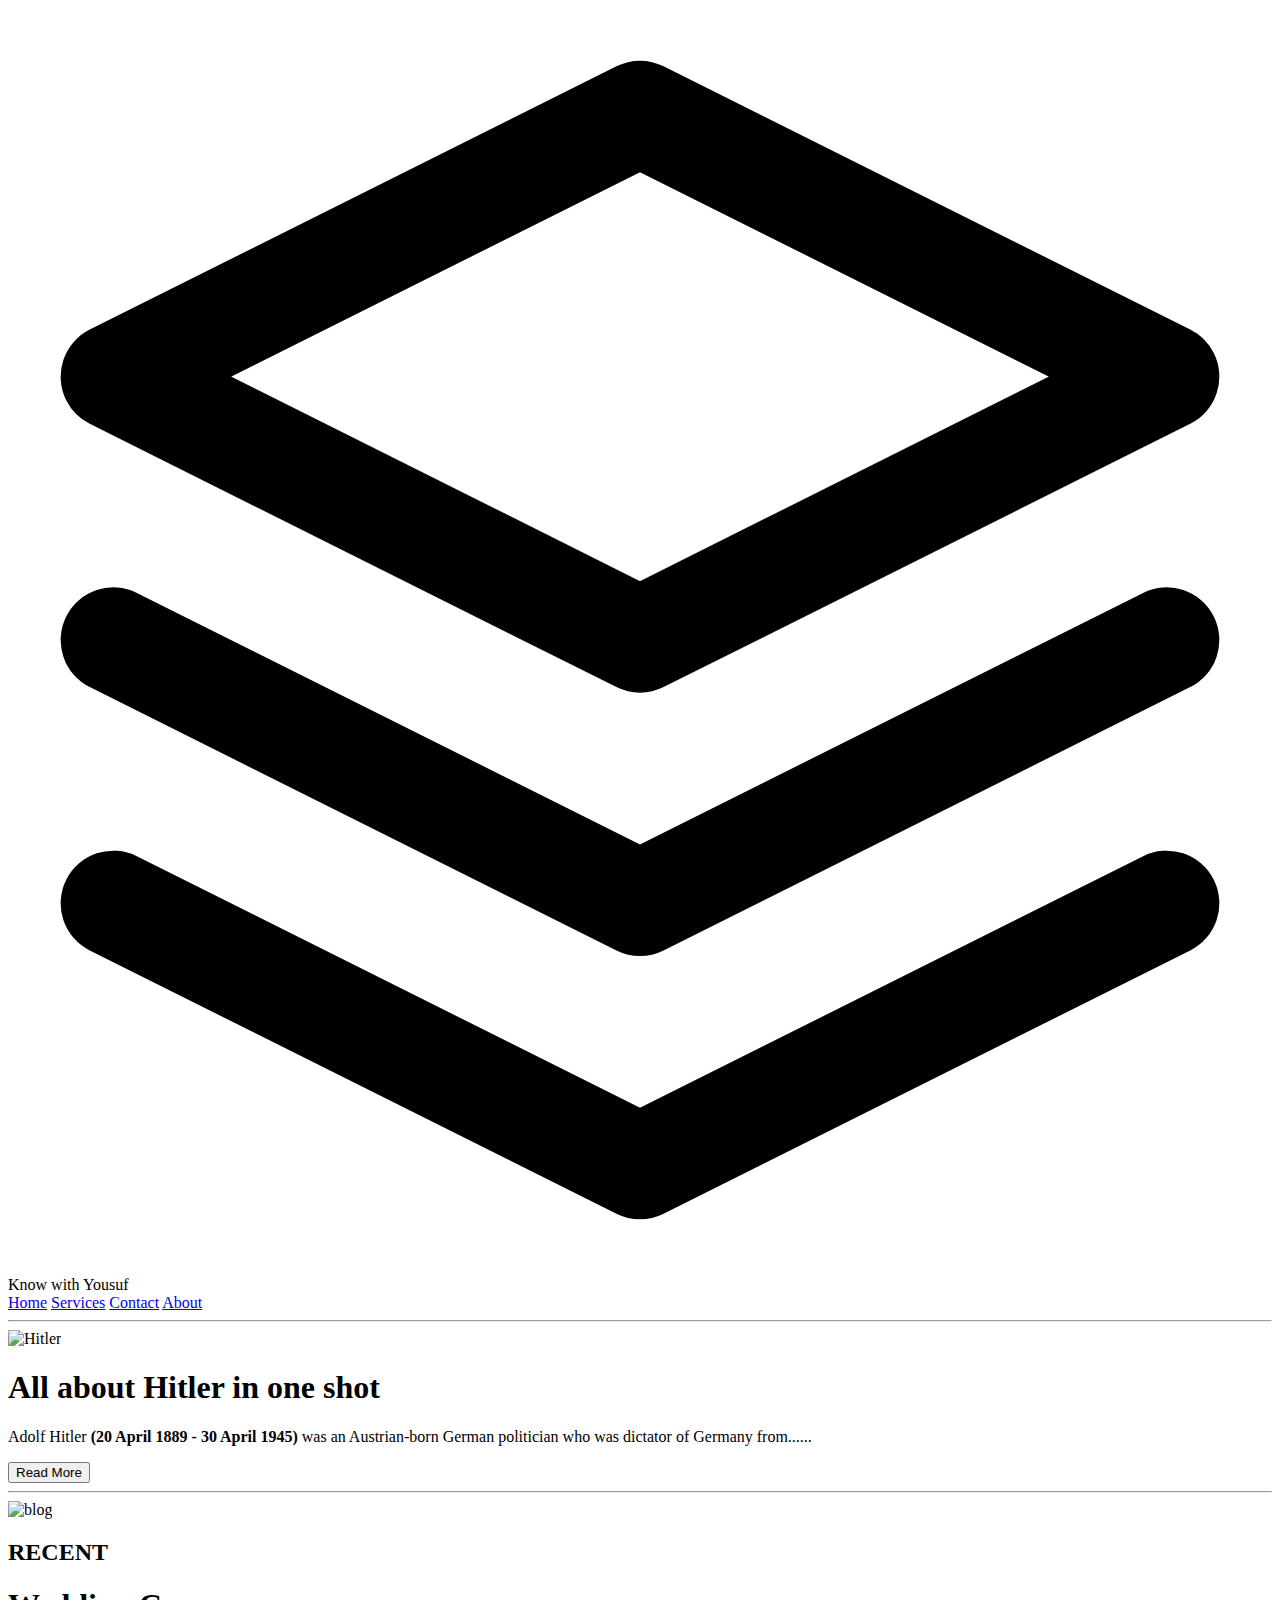
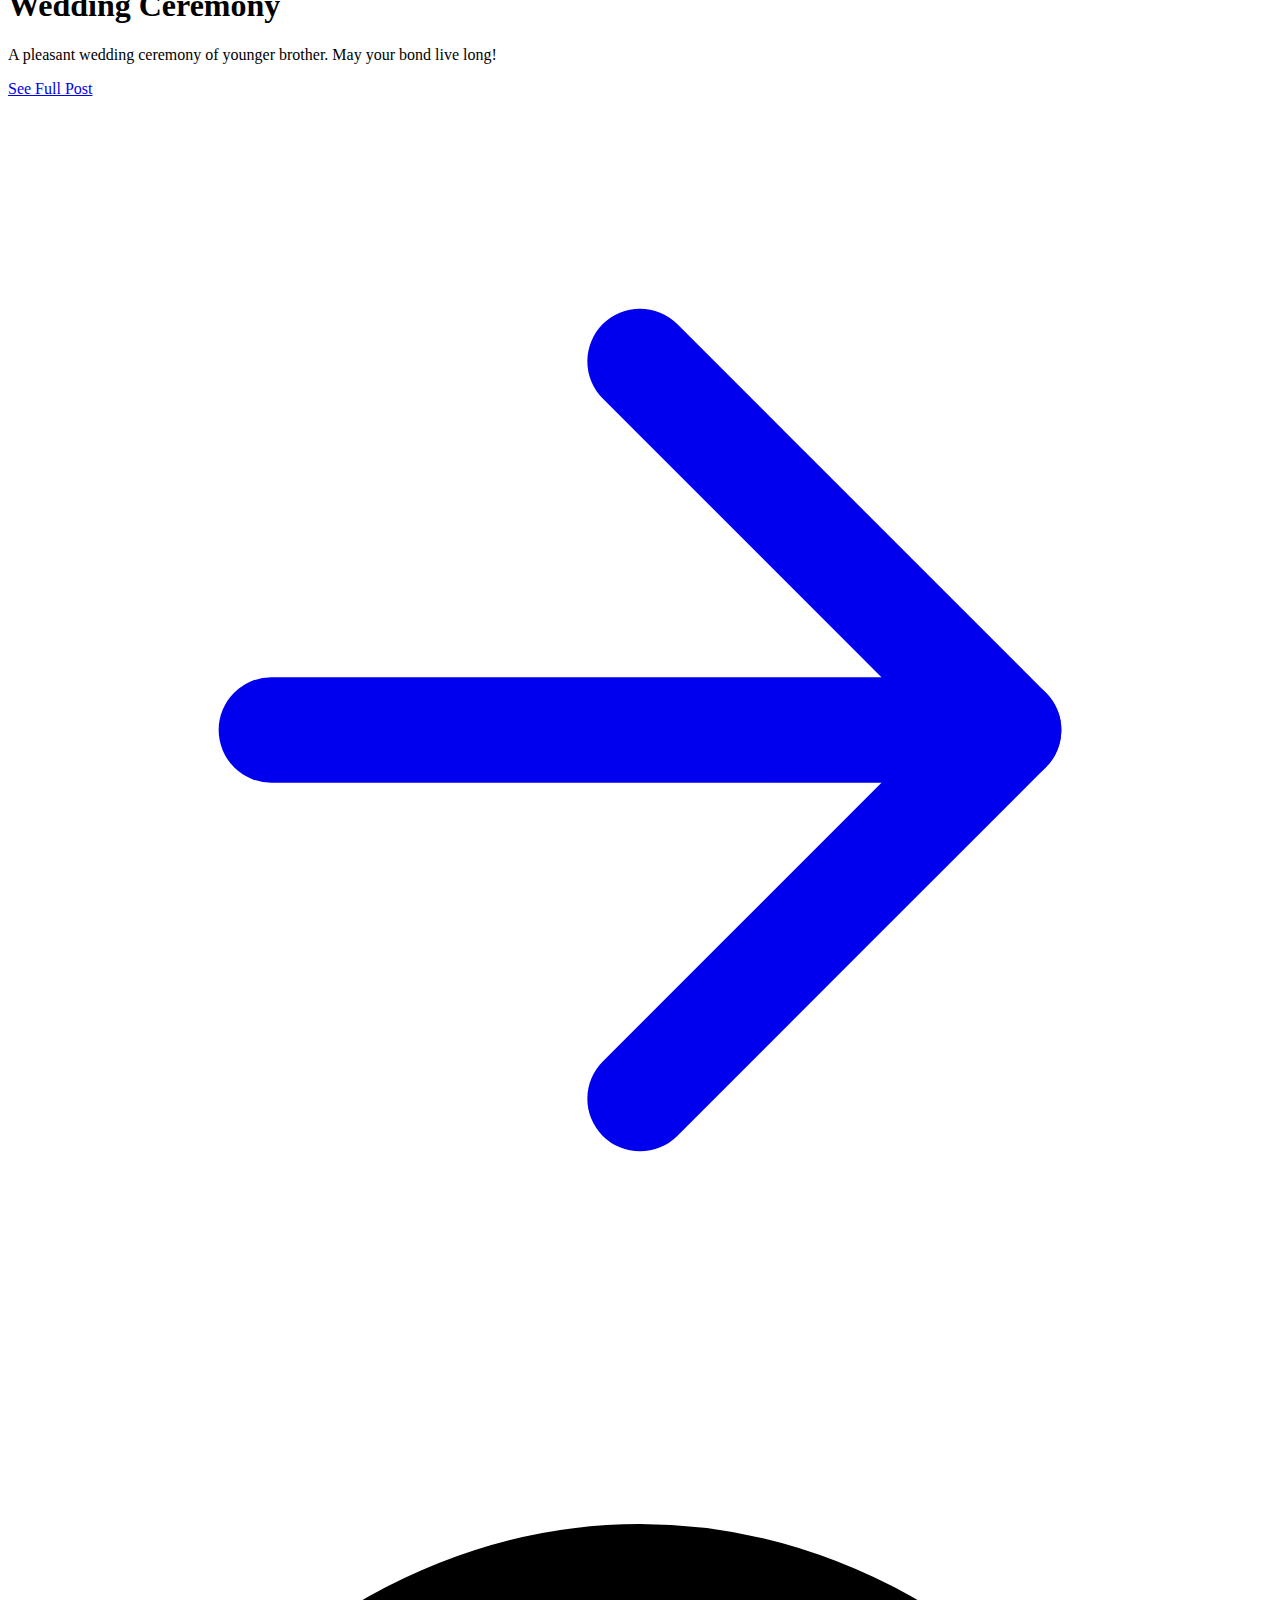
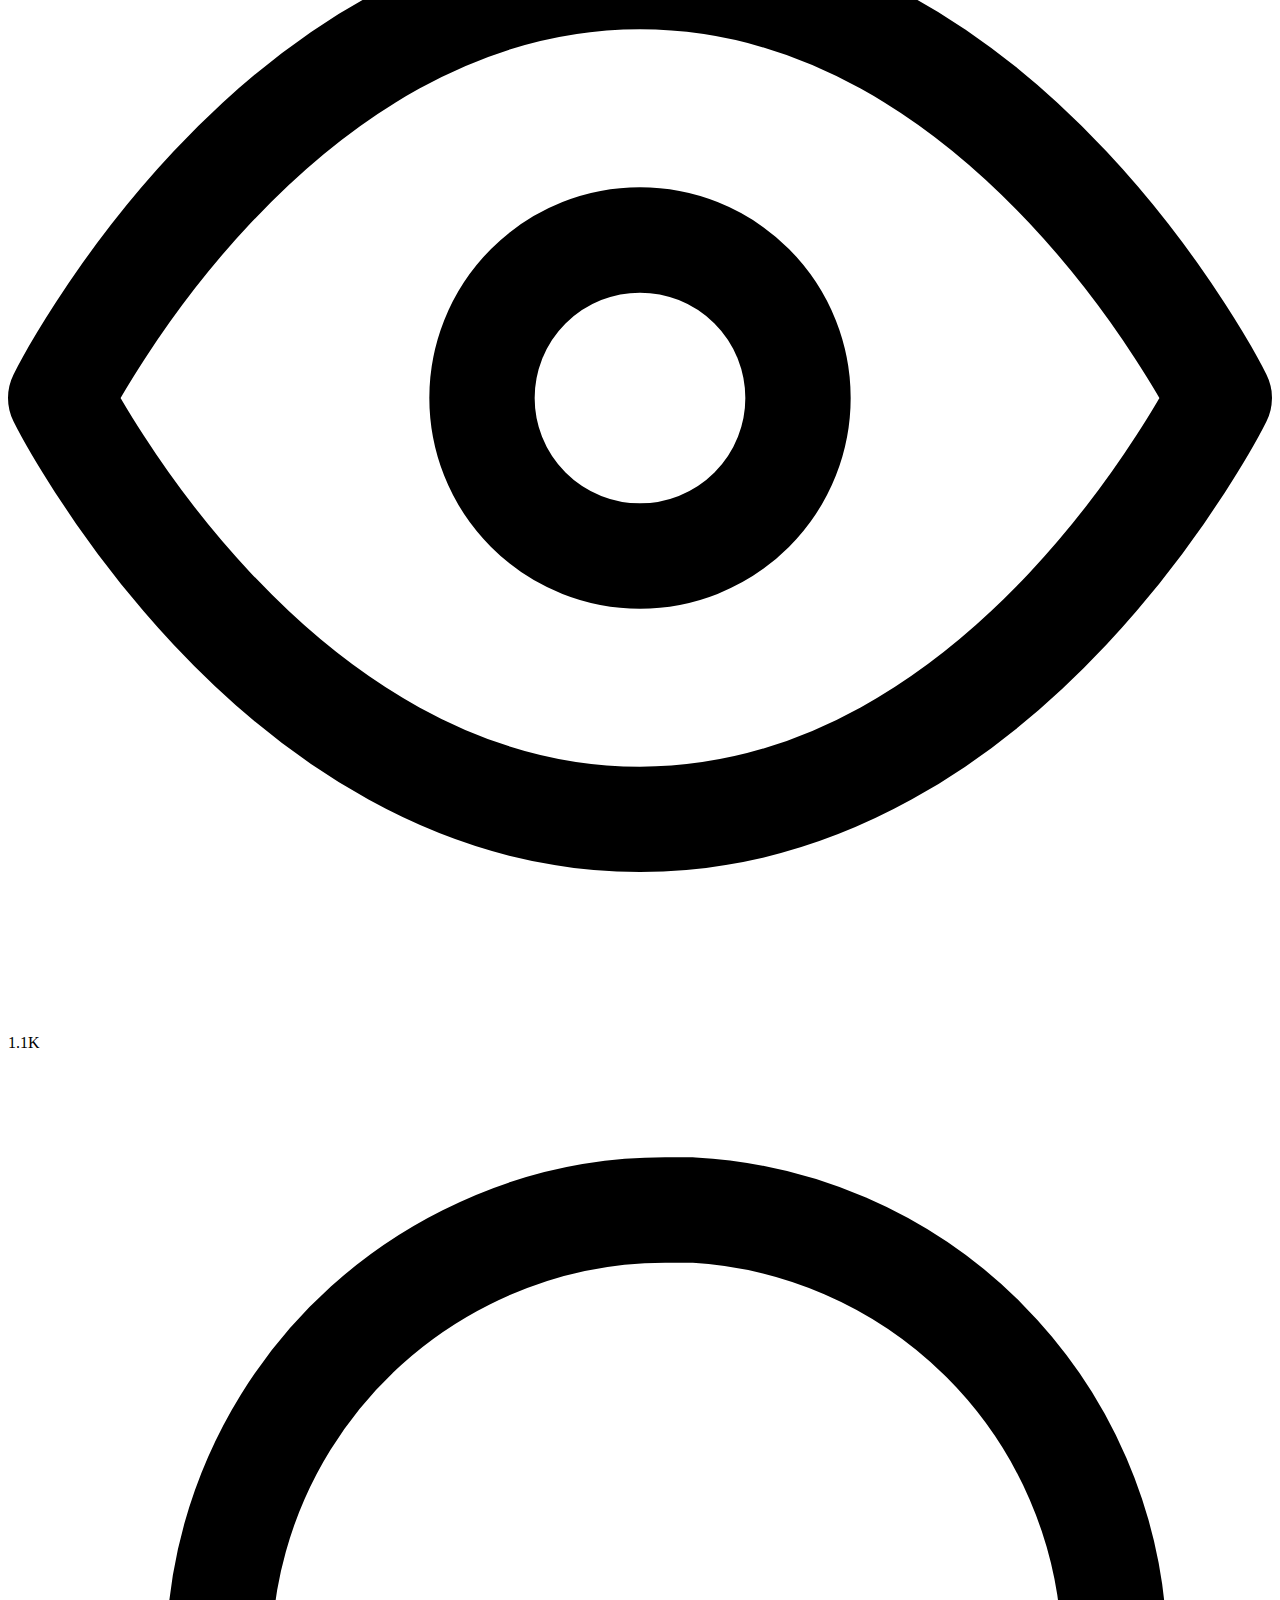
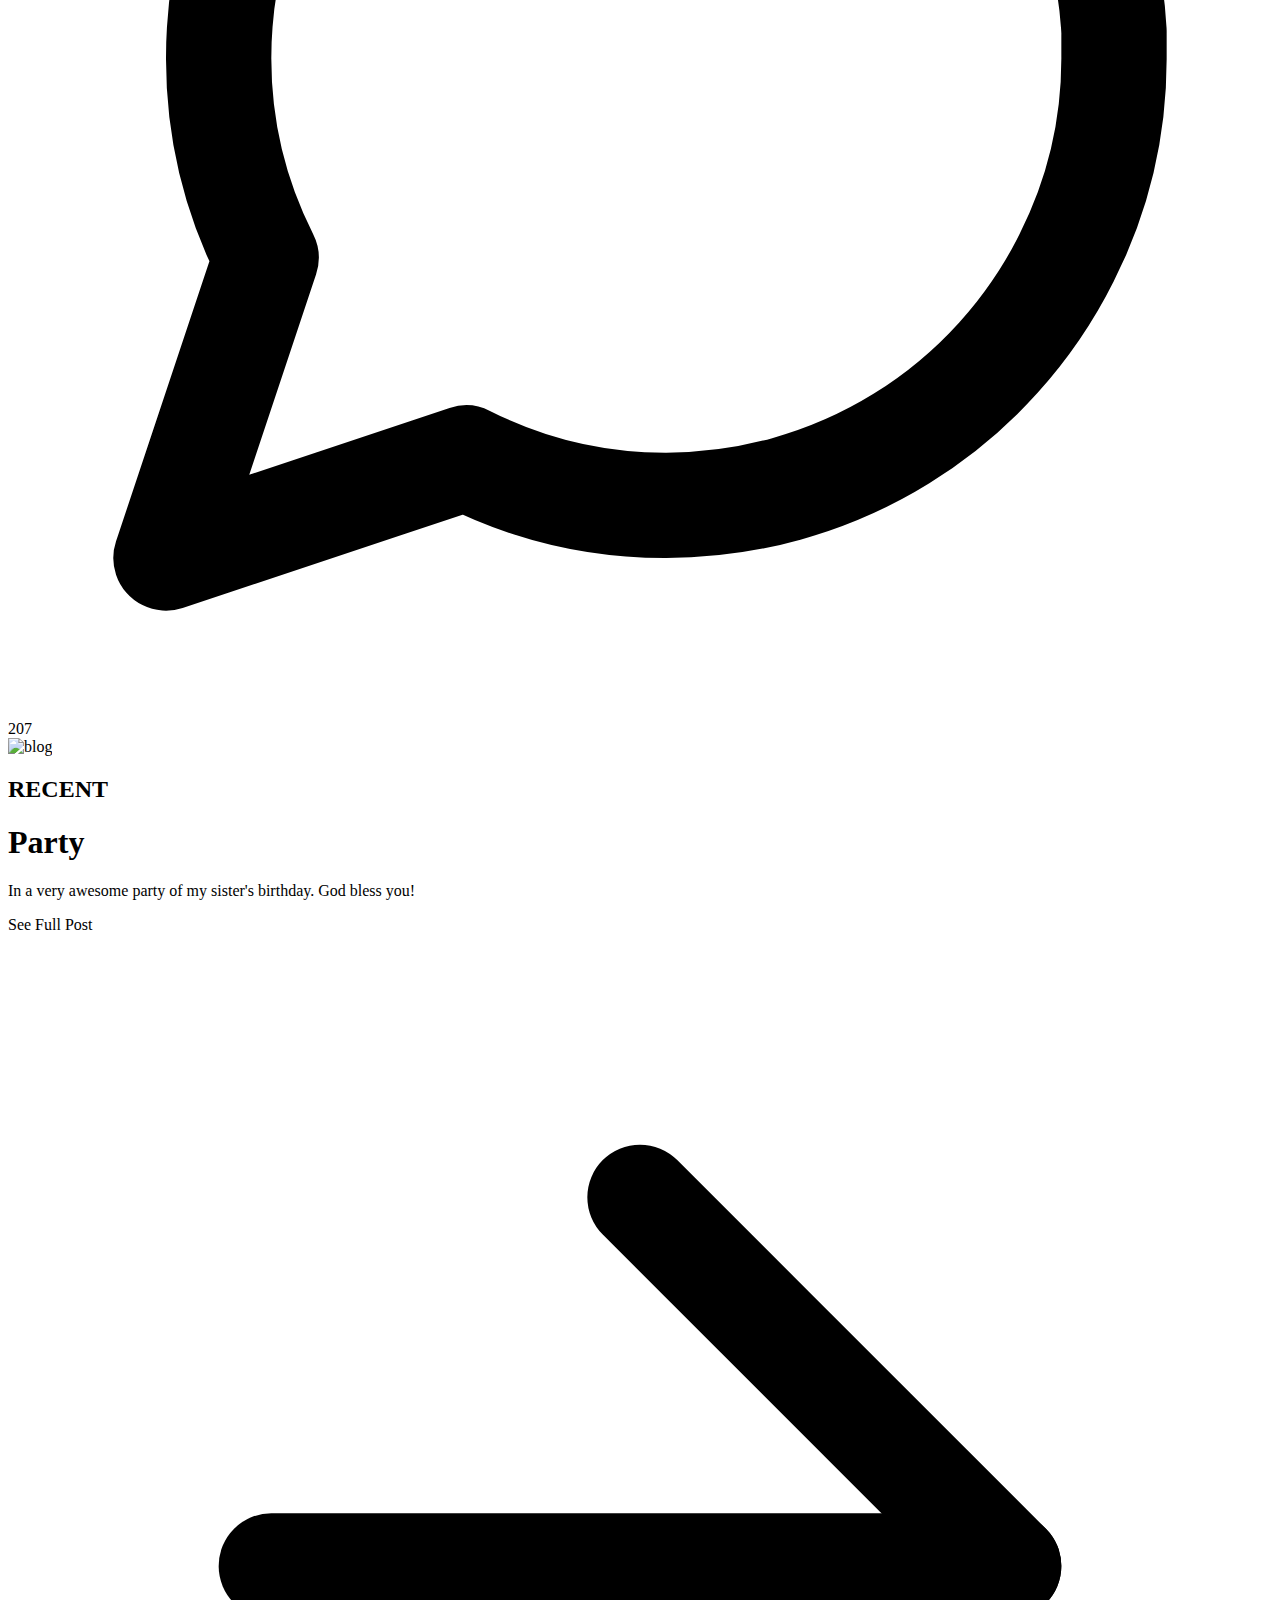
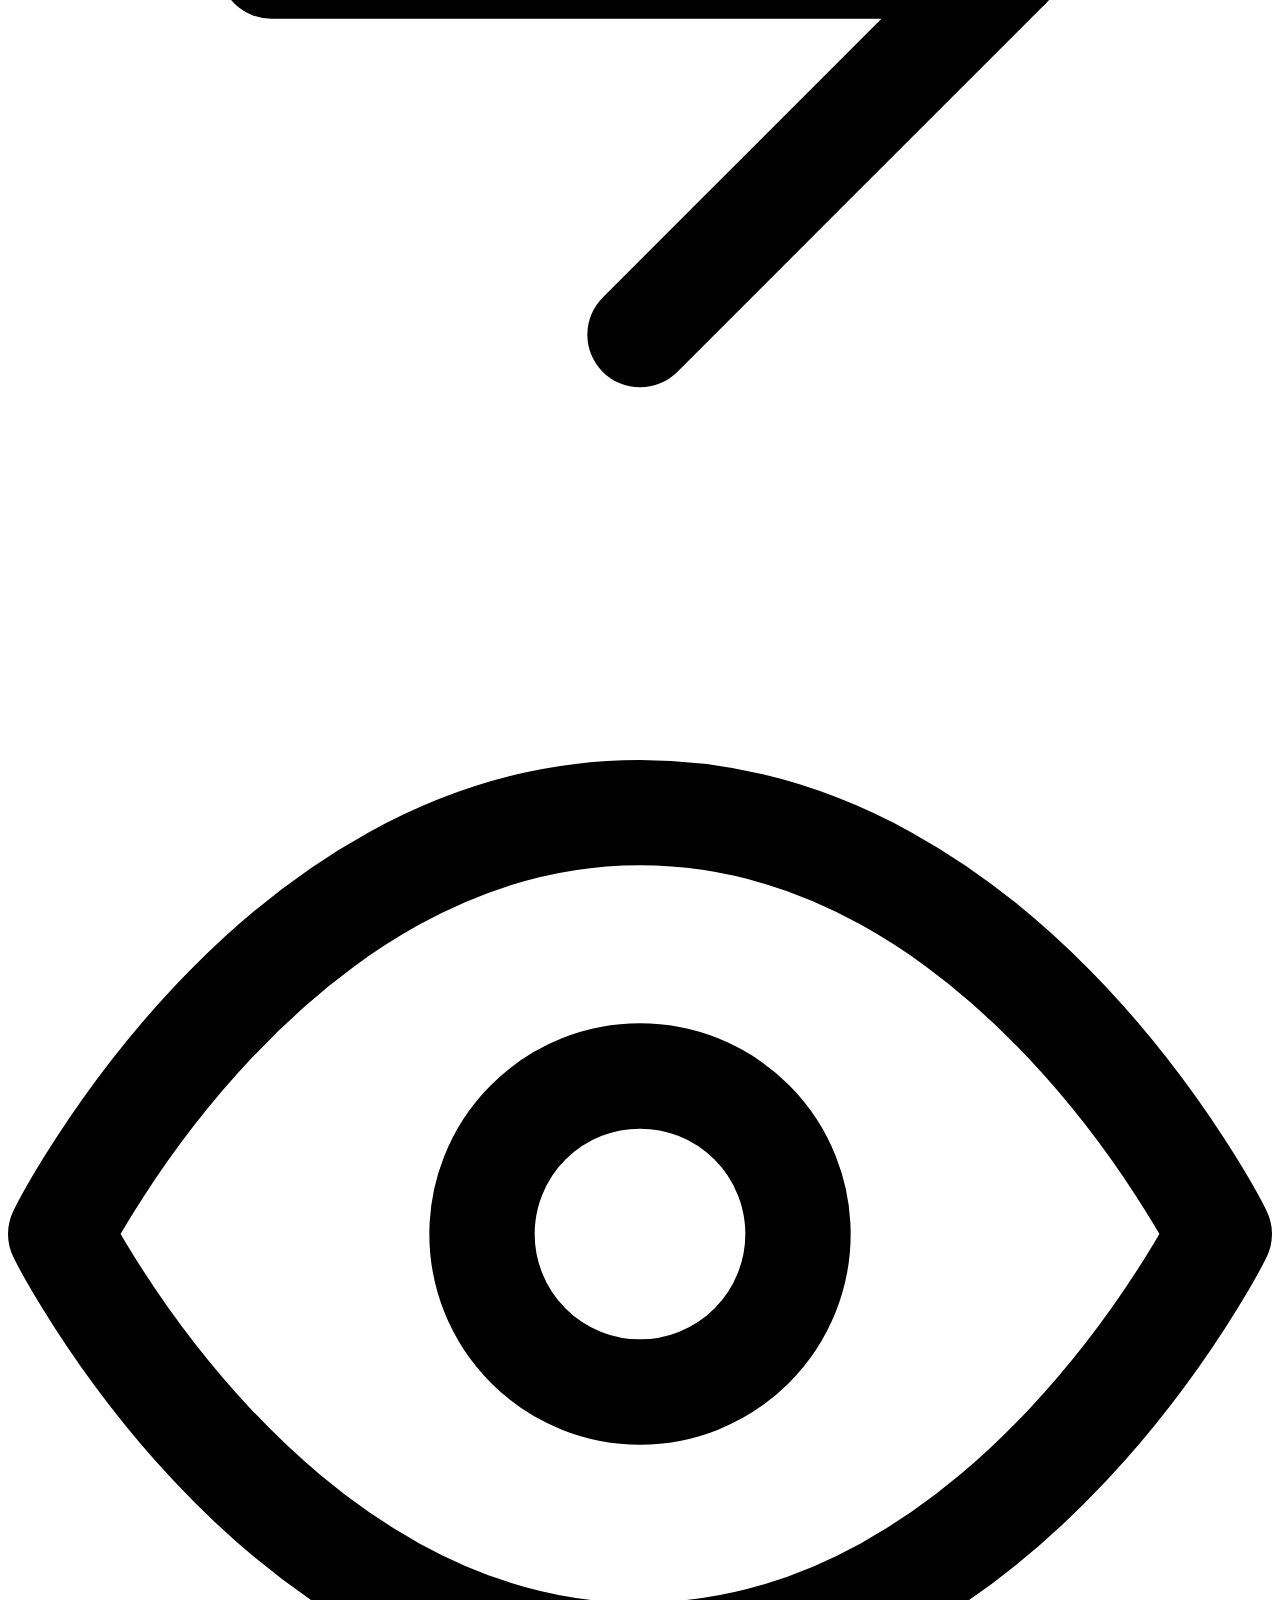
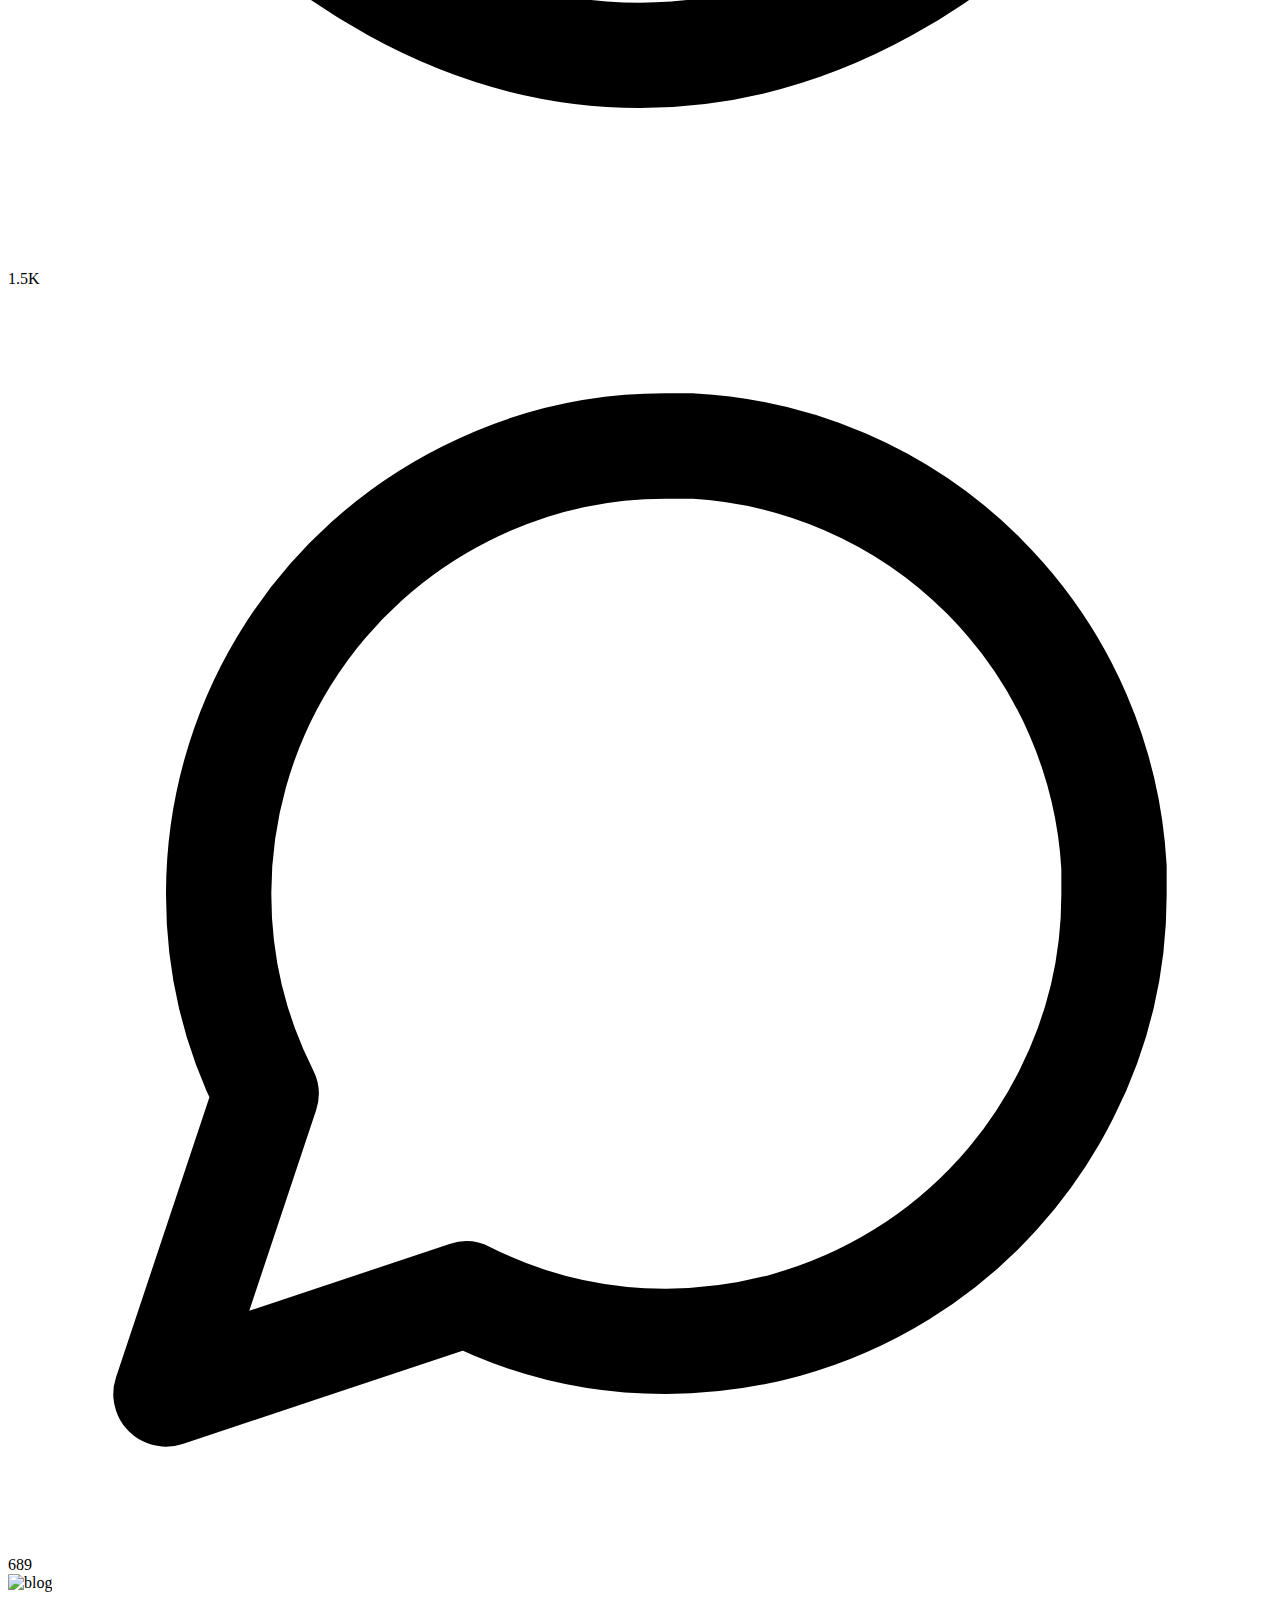
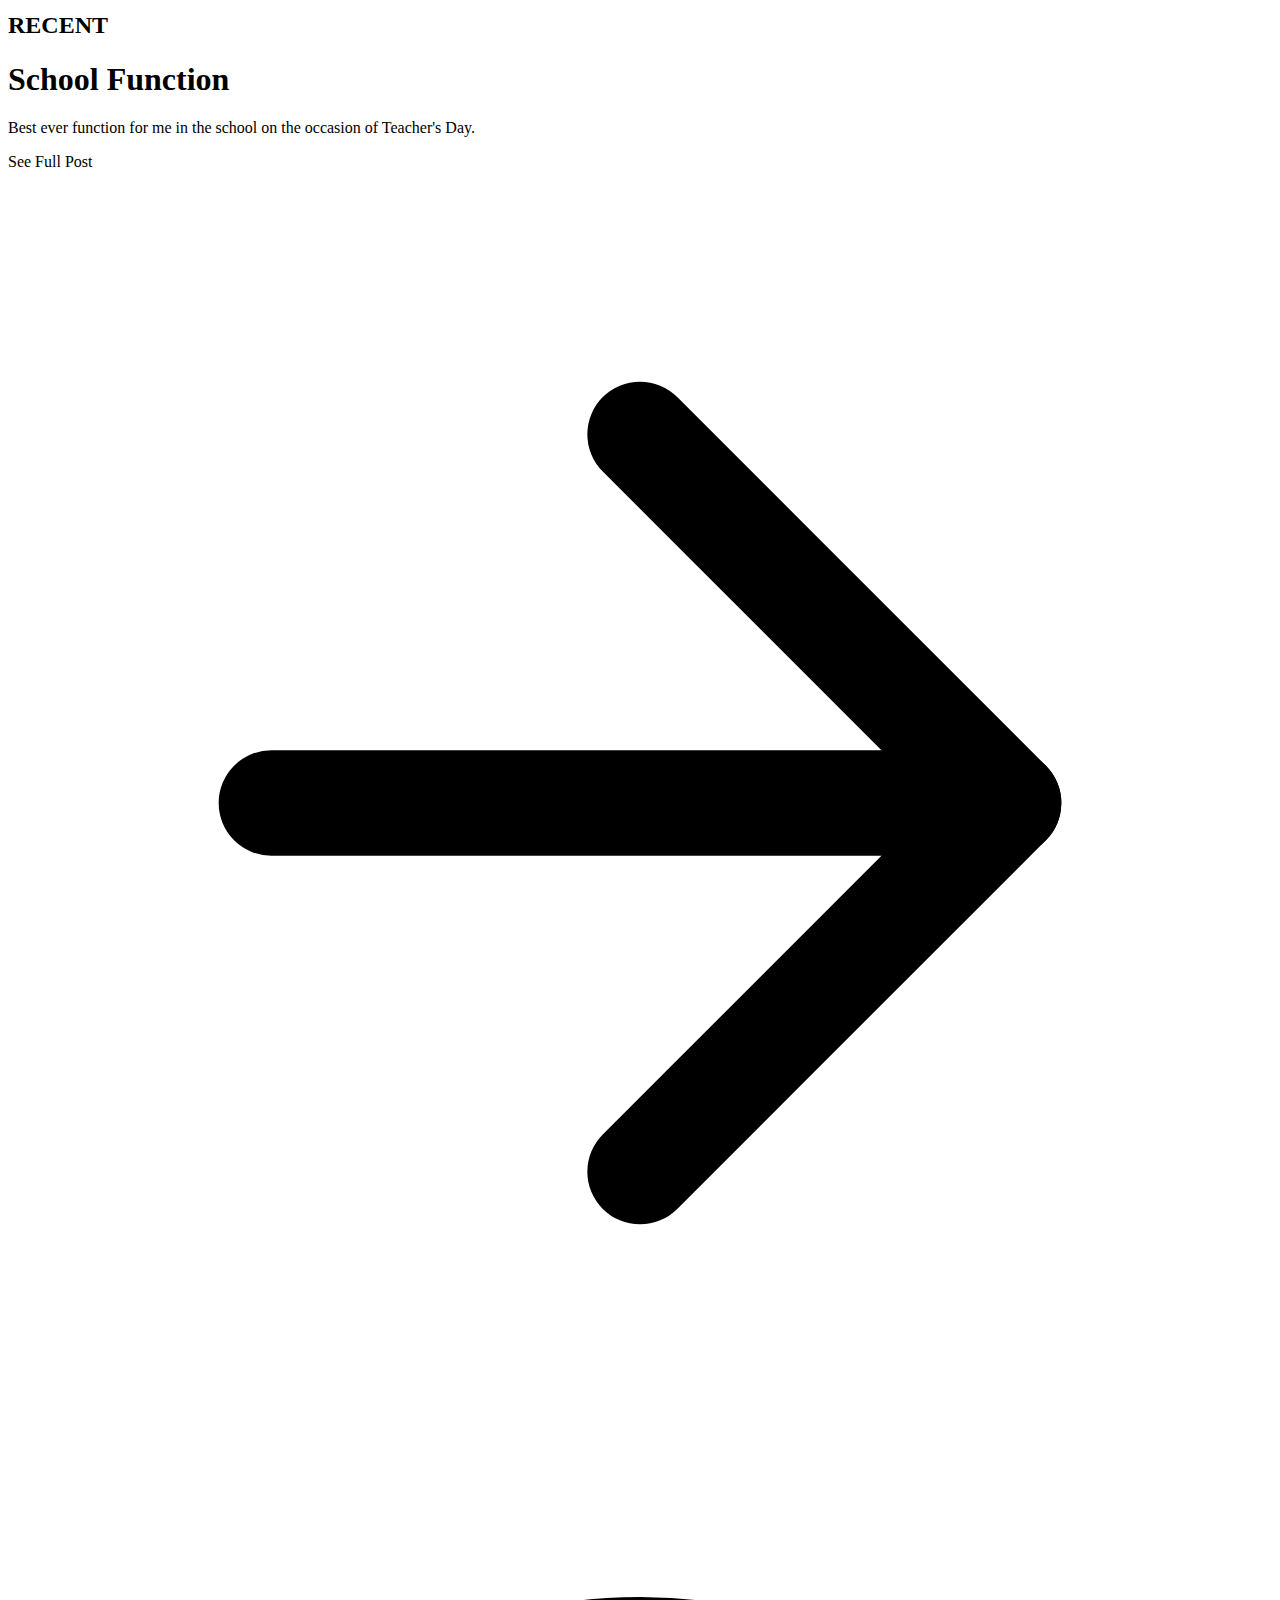
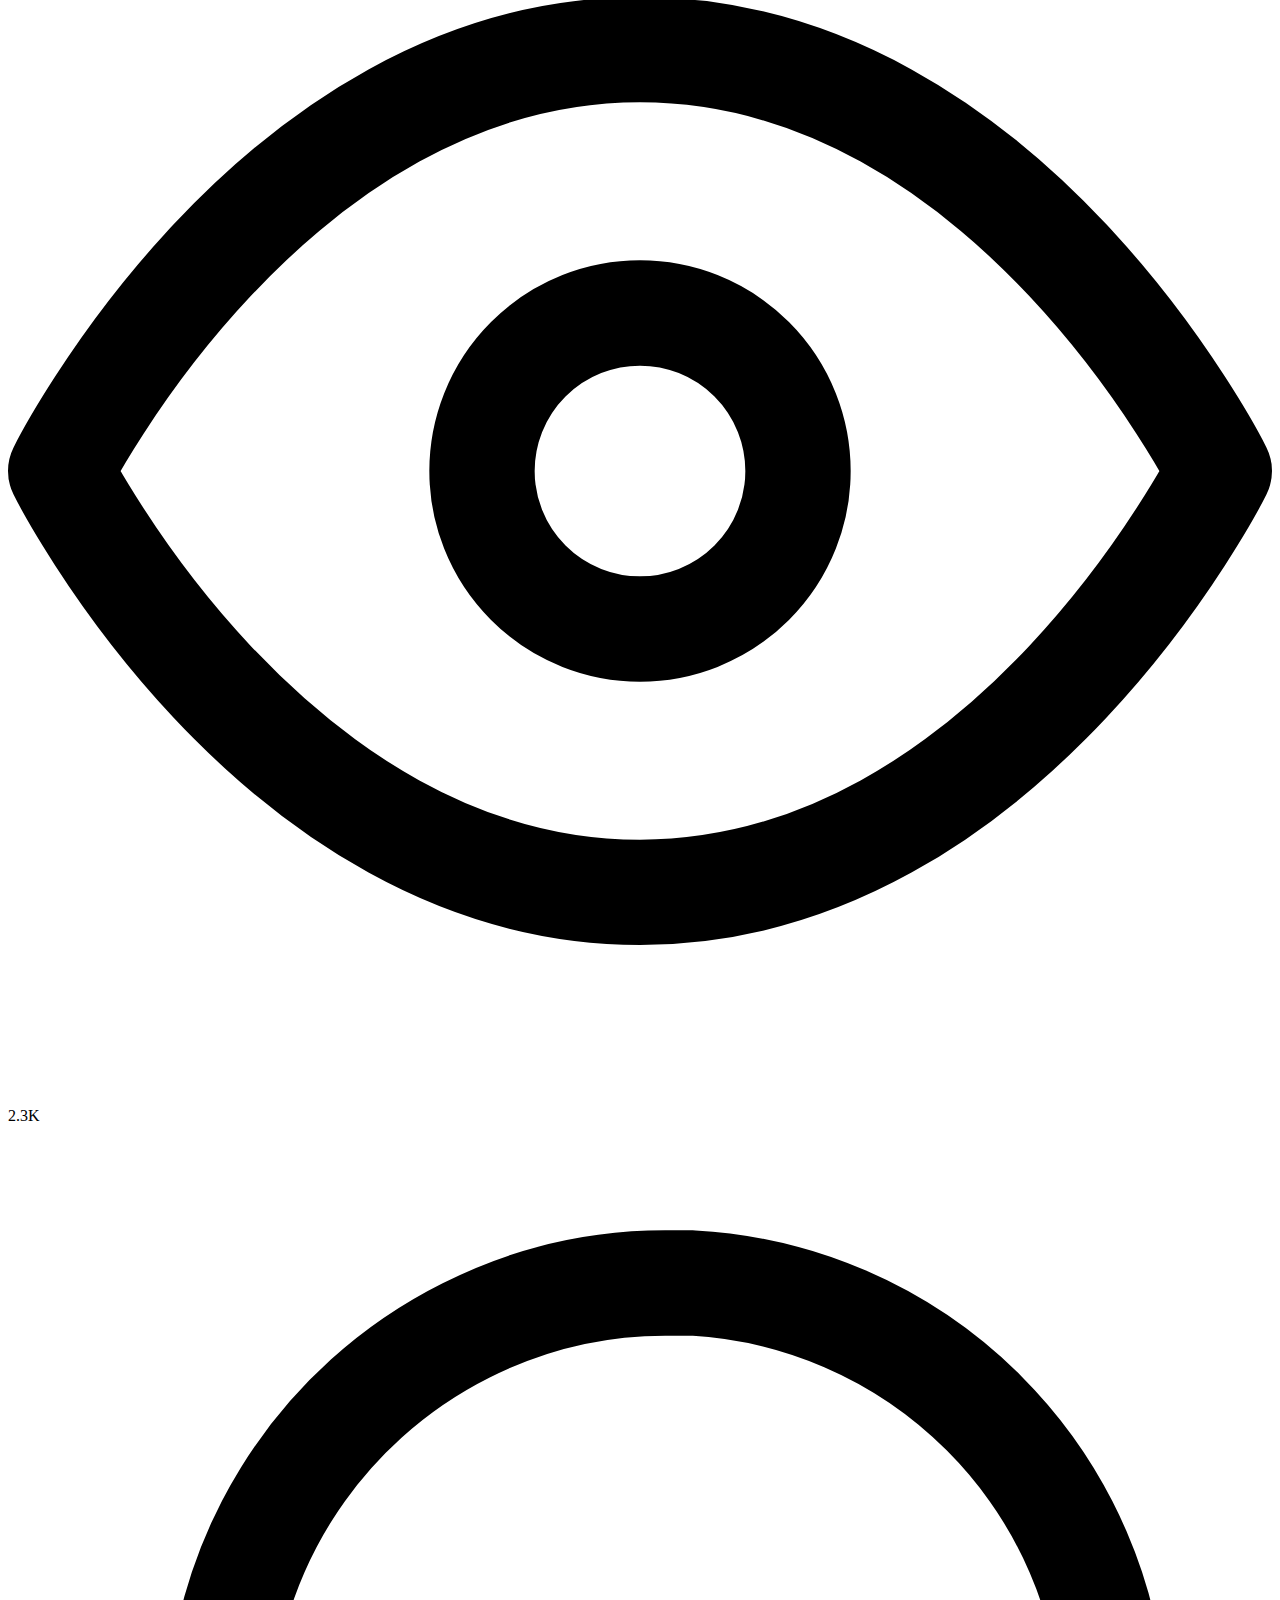
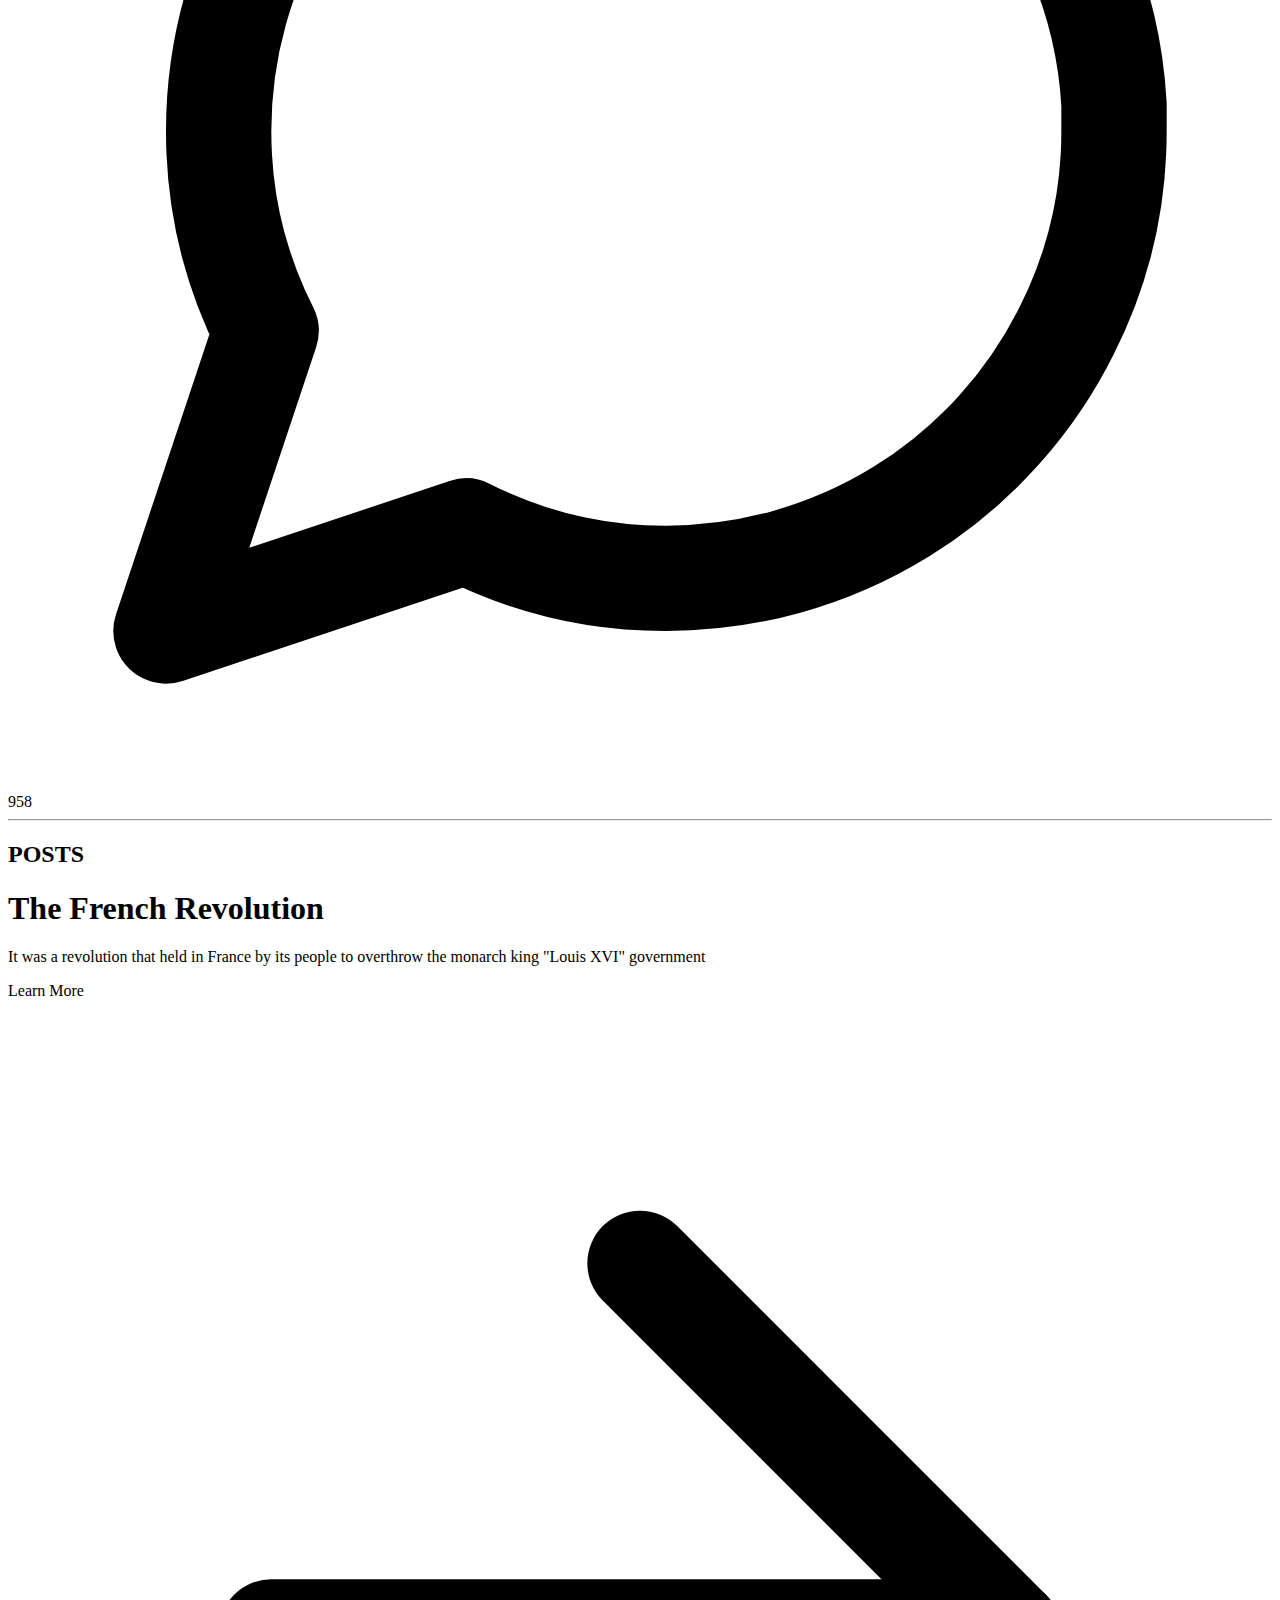
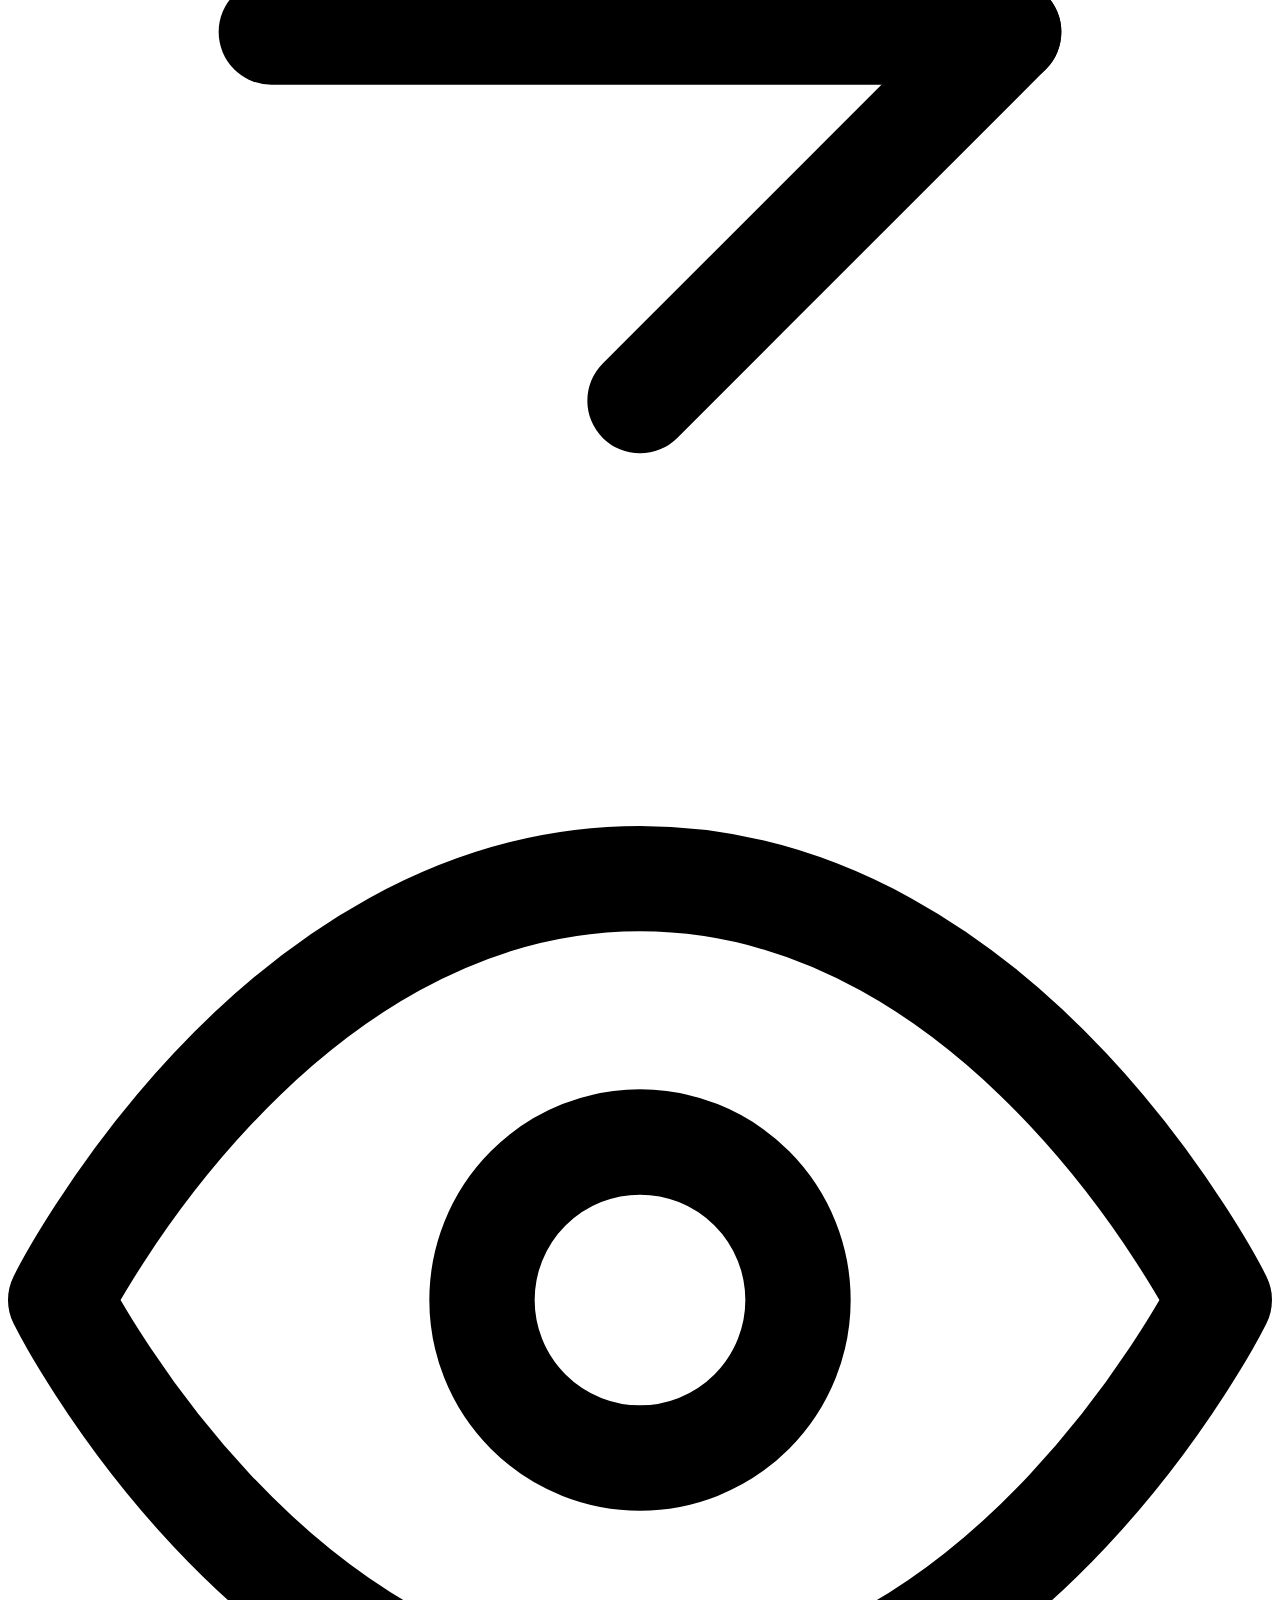
==== index.html @ 37cf7bed "Add files via upload" ====
<!DOCTYPE html>
<html lang="en">

<head>
  <meta charset="UTF-8">
  <meta http-equiv="X-UA-Compatible" content="IE=edge">
  <meta name="viewport" content="width=device-width, initial-scale=1.0">
  <link href="/all files/style.css" rel="stylesheet">
  <title>Update Yourself with Yousuf</title>
  <link rel="apple-touch-icon" sizes="180x180" href="/all files/favicon/apple-touch-icon.png">
  <link rel="icon" type="image/png" sizes="32x32" href="/all files/favicon/favicon-32x32.png">
  <link rel="icon" type="image/png" sizes="16x16" href="/all files/favicon/favicon-16x16.png">
  <link rel="manifest" href="/all files/favicon/site.webmanifest">

</head>

<body>
  <header class="text-gray-400 bg-gray-900 body-font">
    <div class="container mx-auto flex flex-wrap p-5 flex-col md:flex-row items-center">
      <a class="flex title-font font-medium items-center text-white mb-4 md:mb-0">
        <svg xmlns="http://www.w3.org/2000/svg" fill="none" stroke="currentColor" stroke-linecap="round"
          stroke-linejoin="round" stroke-width="2" class="w-10 h-10 text-white p-2 bg-indigo-500 rounded-full"
          viewBox="0 0 24 24">
          <path d="M12 2L2 7l10 5 10-5-10-5zM2 17l10 5 10-5M2 12l10 5 10-5"></path>
        </svg>
        <span class="ml-3 text-xl">Know with Yousuf</span>
      </a>
      <nav
        class="md:mr-auto md:ml-4 md:py-1 md:pl-4 md:border-l md:border-gray-700	flex flex-wrap items-center text-base justify-center">
        <a href="/all files/index.html" class="mr-5 hover:text-white">Home</a>
        <a href="/all files/services.html" class="mr-5 hover:text-white">Services</a>
        <a href="/all files/contact.html" class="mr-5 hover:text-white">Contact</a>
        <a href="/all files/about.html" class="mr-5 hover:text-white">About</a>
      </nav>
      <!-- <button class="inline-flex items-center bg-gray-800 border-0 py-1 px-3 focus:outline-none hover:bg-gray-700 rounded text-base mt-4 md:mt-0">Button -->
      <!-- <svg fill="none" stroke="currentColor" stroke-linecap="round" stroke-linejoin="round" stroke-width="2" class="w-4 h-4 ml-1" viewBox="0 0 24 24">
          <path d="M5 12h14M12 5l7 7-7 7"></path>
        </svg> -->
      </button>
      <!-- https://unpkg.com/tailwindcss@^1.0/dist/tailwind.min.css -->
    </div>
  </header>
  <hr>
  <section class="text-gray-600 body-font">
    <div class="container mx-auto flex px-5 py-24 items-center justify-center flex-col">
      <img class="lg:w-2/6 md:w-3/6 w-5/6 mb-10 object-cover object-center rounded" alt="Hitler"
        src="/all files/phoos/hitler.jpg">
      <div class="text-center lg:w-2/3 w-full">
        <h1 class="title-font sm:text-4xl text-3xl mb-4 font-medium text-gray-900">All about Hitler in one shot</h1>
        <p class="mb-8 leading-relaxed">Adolf Hitler <b>(20 April 1889 - 30 April 1945)</b> was an Austrian-born German
          politician who was dictator of Germany from......</p>
        <div class="flex justify-center">
          <a href="/all files/hitler.html">
            <button
              class="inline-flex text-white bg-indigo-500 border-0 py-2 px-6 focus:outline-none hover:bg-indigo-600 rounded text-lg">
              Read More
            </button>
          </a>
        </div>
      </div>
    </div>
  </section>
  <hr>
  <section class="text-gray-600 body-font">
    <div class="container px-5 py-24 mx-auto">
      <div class="flex flex-wrap -m-4">
        <div class="p-4 md:w-1/3">
          <div class="h-full border-2 border-gray-200 border-opacity-60 rounded-lg overflow-hidden">
            <img class="lg:h-48 md:h-36 w-full object-cover object-center" src="https://dummyimage.com/720x400"
              alt="blog">
            <div class="p-6">
              <h2 class="tracking-widest text-xs title-font font-medium text-gray-400 mb-1">RECENT</h2>
              <h1 class="title-font text-lg font-medium text-gray-900 mb-3">Wedding Ceremony</h1>
              <p class="leading-relaxed mb-3">A pleasant wedding ceremony of younger brother. May your bond live long!
              </p>
              <div class="flex items-center flex-wrap ">
                <a href="/all files/India.html" class="text-indigo-500 inline-flex items-center md:mb-2 lg:mb-0">See Full Post
                  <svg class="w-4 h-4 ml-2" viewBox="0 0 24 24" stroke="currentColor" stroke-width="2" fill="none"
                    stroke-linecap="round" stroke-linejoin="round">
                    <path d="M5 12h14"></path>
                    <path d="M12 5l7 7-7 7"></path>
                  </svg>
                </a>
                <span
                  class="text-gray-400 mr-3 inline-flex items-center lg:ml-auto md:ml-0 ml-auto leading-none text-sm pr-3 py-1 border-r-2 border-gray-200">
                  <svg class="w-4 h-4 mr-1" stroke="currentColor" stroke-width="2" fill="none" stroke-linecap="round"
                    stroke-linejoin="round" viewBox="0 0 24 24">
                    <path d="M1 12s4-8 11-8 11 8 11 8-4 8-11 8-11-8-11-8z"></path>
                    <circle cx="12" cy="12" r="3"></circle>
                  </svg>1.1K
                </span>
                <span class="text-gray-400 inline-flex items-center leading-none text-sm">
                  <svg class="w-4 h-4 mr-1" stroke="currentColor" stroke-width="2" fill="none" stroke-linecap="round"
                    stroke-linejoin="round" viewBox="0 0 24 24">
                    <path
                      d="M21 11.5a8.38 8.38 0 01-.9 3.8 8.5 8.5 0 01-7.6 4.7 8.38 8.38 0 01-3.8-.9L3 21l1.9-5.7a8.38 8.38 0 01-.9-3.8 8.5 8.5 0 014.7-7.6 8.38 8.38 0 013.8-.9h.5a8.48 8.48 0 018 8v.5z">
                    </path>
                  </svg>207
                </span>
              </div>
            </div>
          </div>
        </div>
        <div class="p-4 md:w-1/3">
          <div class="h-full border-2 border-gray-200 border-opacity-60 rounded-lg overflow-hidden">
            <img class="lg:h-48 md:h-36 w-full object-cover object-center" src="https://dummyimage.com/721x401"
              alt="blog">
            <div class="p-6">
              <h2 class="tracking-widest text-xs title-font font-medium text-gray-400 mb-1">RECENT</h2>
              <h1 class="title-font text-lg font-medium text-gray-900 mb-3">Party</h1>
              <p class="leading-relaxed mb-3">In a very awesome party of my sister's birthday. God bless you!</p>
              <div class="flex items-center flex-wrap">
                <a class="text-indigo-500 inline-flex items-center md:mb-2 lg:mb-0">See Full Post
                  <svg class="w-4 h-4 ml-2" viewBox="0 0 24 24" stroke="currentColor" stroke-width="2" fill="none"
                    stroke-linecap="round" stroke-linejoin="round">
                    <path d="M5 12h14"></path>
                    <path d="M12 5l7 7-7 7"></path>
                  </svg>
                </a>
                <span
                  class="text-gray-400 mr-3 inline-flex items-center lg:ml-auto md:ml-0 ml-auto leading-none text-sm pr-3 py-1 border-r-2 border-gray-200">
                  <svg class="w-4 h-4 mr-1" stroke="currentColor" stroke-width="2" fill="none" stroke-linecap="round"
                    stroke-linejoin="round" viewBox="0 0 24 24">
                    <path d="M1 12s4-8 11-8 11 8 11 8-4 8-11 8-11-8-11-8z"></path>
                    <circle cx="12" cy="12" r="3"></circle>
                  </svg>1.5K
                </span>
                <span class="text-gray-400 inline-flex items-center leading-none text-sm">
                  <svg class="w-4 h-4 mr-1" stroke="currentColor" stroke-width="2" fill="none" stroke-linecap="round"
                    stroke-linejoin="round" viewBox="0 0 24 24">
                    <path
                      d="M21 11.5a8.38 8.38 0 01-.9 3.8 8.5 8.5 0 01-7.6 4.7 8.38 8.38 0 01-3.8-.9L3 21l1.9-5.7a8.38 8.38 0 01-.9-3.8 8.5 8.5 0 014.7-7.6 8.38 8.38 0 013.8-.9h.5a8.48 8.48 0 018 8v.5z">
                    </path>
                  </svg>689
                </span>
              </div>
            </div>
          </div>
        </div>
        <div class="p-4 md:w-1/3">
          <div class="h-full border-2 border-gray-200 border-opacity-60 rounded-lg overflow-hidden">
            <img class="lg:h-48 md:h-36 w-full object-cover object-center" src="https://dummyimage.com/722x402"
              alt="blog">
            <div class="p-6">
              <h2 class="tracking-widest text-xs title-font font-medium text-gray-400 mb-1">RECENT</h2>
              <h1 class="title-font text-lg font-medium text-gray-900 mb-3">School Function</h1>
              <p class="leading-relaxed mb-3">Best ever function for me in the school on the occasion of Teacher's Day.
              </p>
              <div class="flex items-center flex-wrap ">
                <a class="text-indigo-500 inline-flex items-center md:mb-2 lg:mb-0">See Full Post
                  <svg class="w-4 h-4 ml-2" viewBox="0 0 24 24" stroke="currentColor" stroke-width="2" fill="none"
                    stroke-linecap="round" stroke-linejoin="round">
                    <path d="M5 12h14"></path>
                    <path d="M12 5l7 7-7 7"></path>
                  </svg>
                </a>
                <span
                  class="text-gray-400 mr-3 inline-flex items-center lg:ml-auto md:ml-0 ml-auto leading-none text-sm pr-3 py-1 border-r-2 border-gray-200">
                  <svg class="w-4 h-4 mr-1" stroke="currentColor" stroke-width="2" fill="none" stroke-linecap="round"
                    stroke-linejoin="round" viewBox="0 0 24 24">
                    <path d="M1 12s4-8 11-8 11 8 11 8-4 8-11 8-11-8-11-8z"></path>
                    <circle cx="12" cy="12" r="3"></circle>
                  </svg>2.3K
                </span>
                <span class="text-gray-400 inline-flex items-center leading-none text-sm">
                  <svg class="w-4 h-4 mr-1" stroke="currentColor" stroke-width="2" fill="none" stroke-linecap="round"
                    stroke-linejoin="round" viewBox="0 0 24 24">
                    <path
                      d="M21 11.5a8.38 8.38 0 01-.9 3.8 8.5 8.5 0 01-7.6 4.7 8.38 8.38 0 01-3.8-.9L3 21l1.9-5.7a8.38 8.38 0 01-.9-3.8 8.5 8.5 0 014.7-7.6 8.38 8.38 0 013.8-.9h.5a8.48 8.48 0 018 8v.5z">
                    </path>
                  </svg>958
                </span>
              </div>
            </div>
          </div>
        </div>
      </div>
    </div>
  </section>
  <hr>
  <section class="text-gray-600 body-font">
    <div class="container px-5 py-24 mx-auto">
      <div class="flex flex-wrap -m-4">
        <div class="p-4 lg:w-1/3">
          <div
            class="h-full bg-gray-100 bg-opacity-75 px-8 pt-16 pb-24 rounded-lg overflow-hidden text-center relative">
            <h2 class="tracking-widest text-xs title-font font-medium text-gray-400 mb-1">POSTS</h2>
            <h1 class="title-font sm:text-2xl text-xl font-medium text-gray-900 mb-3">The French Revolution</h1>
            <p class="leading-relaxed mb-3">It was a revolution that held in France by its people to overthrow the
              monarch king "Louis XVI" government </p>
            <a class="text-indigo-500 inline-flex items-center">Learn More
              <svg class="w-4 h-4 ml-2" viewBox="0 0 24 24" stroke="currentColor" stroke-width="2" fill="none"
                stroke-linecap="round" stroke-linejoin="round">
                <path d="M5 12h14"></path>
                <path d="M12 5l7 7-7 7"></path>
              </svg>
            </a>
            <div class="text-center mt-2 leading-none flex justify-center absolute bottom-0 left-0 w-full py-4">
              <span
                class="text-gray-400 mr-3 inline-flex items-center leading-none text-sm pr-3 py-1 border-r-2 border-gray-200">
                <svg class="w-4 h-4 mr-1" stroke="currentColor" stroke-width="2" fill="none" stroke-linecap="round"
                  stroke-linejoin="round" viewBox="0 0 24 24">
                  <path d="M1 12s4-8 11-8 11 8 11 8-4 8-11 8-11-8-11-8z"></path>
                  <circle cx="12" cy="12" r="3"></circle>
                </svg>2.7K
              </span>
              <span class="text-gray-400 inline-flex items-center leading-none text-sm">
                <svg class="w-4 h-4 mr-1" stroke="currentColor" stroke-width="2" fill="none" stroke-linecap="round"
                  stroke-linejoin="round" viewBox="0 0 24 24">
                  <path
                    d="M21 11.5a8.38 8.38 0 01-.9 3.8 8.5 8.5 0 01-7.6 4.7 8.38 8.38 0 01-3.8-.9L3 21l1.9-5.7a8.38 8.38 0 01-.9-3.8 8.5 8.5 0 014.7-7.6 8.38 8.38 0 013.8-.9h.5a8.48 8.48 0 018 8v.5z">
                  </path>
                </svg>571
              </span>
            </div>
          </div>
        </div>
        <div class="p-4 lg:w-1/3">
          <div
            class="h-full bg-gray-100 bg-opacity-75 px-8 pt-16 pb-24 rounded-lg overflow-hidden text-center relative">
            <h2 class="tracking-widest text-xs title-font font-medium text-gray-400 mb-1">POSTS</h2>
            <h1 class="title-font sm:text-2xl text-xl font-medium text-gray-900 mb-3">The Russian Revolution</h1>
            <p class="leading-relaxed mb-3">This revolt held in Russia, it held in two phases-- a)The February
              Revolutin, b)The October Revolution</p>
            <a class="text-indigo-500 inline-flex items-center">Learn More
              <svg class="w-4 h-4 ml-2" viewBox="0 0 24 24" stroke="currentColor" stroke-width="2" fill="none"
                stroke-linecap="round" stroke-linejoin="round">
                <path d="M5 12h14"></path>
                <path d="M12 5l7 7-7 7"></path>
              </svg>
            </a>
            <div class="text-center mt-2 leading-none flex justify-center absolute bottom-0 left-0 w-full py-4">
              <span
                class="text-gray-400 mr-3 inline-flex items-center leading-none text-sm pr-3 py-1 border-r-2 border-gray-200">
                <svg class="w-4 h-4 mr-1" stroke="currentColor" stroke-width="2" fill="none" stroke-linecap="round"
                  stroke-linejoin="round" viewBox="0 0 24 24">
                  <path d="M1 12s4-8 11-8 11 8 11 8-4 8-11 8-11-8-11-8z"></path>
                  <circle cx="12" cy="12" r="3"></circle>
                </svg>3.1K
              </span>
              <span class="text-gray-400 inline-flex items-center leading-none text-sm">
                <svg class="w-4 h-4 mr-1" stroke="currentColor" stroke-width="2" fill="none" stroke-linecap="round"
                  stroke-linejoin="round" viewBox="0 0 24 24">
                  <path
                    d="M21 11.5a8.38 8.38 0 01-.9 3.8 8.5 8.5 0 01-7.6 4.7 8.38 8.38 0 01-3.8-.9L3 21l1.9-5.7a8.38 8.38 0 01-.9-3.8 8.5 8.5 0 014.7-7.6 8.38 8.38 0 013.8-.9h.5a8.48 8.48 0 018 8v.5z">
                  </path>
                </svg>1.03K
              </span>
            </div>
          </div>
        </div>
        <div class="p-4 lg:w-1/3">
          <div
            class="h-full bg-gray-100 bg-opacity-75 px-8 pt-16 pb-24 rounded-lg overflow-hidden text-center relative">
            <h2 class="tracking-widest text-xs title-font font-medium text-gray-400 mb-1">POSTS</h2>
            <h1 class="title-font sm:text-2xl text-xl font-medium text-gray-900 mb-3">Selvage Poke Waistcoat Godard</h1>
            <p class="leading-relaxed mb-3">Photo booth fam kinfolk cold-pressed sriracha leggings jianbing microdosing
              tousled waistcoat.</p>
            <a class="text-indigo-500 inline-flex items-center">Learn More
              <svg class="w-4 h-4 ml-2" viewBox="0 0 24 24" stroke="currentColor" stroke-width="2" fill="none"
                stroke-linecap="round" stroke-linejoin="round">
                <path d="M5 12h14"></path>
                <path d="M12 5l7 7-7 7"></path>
              </svg>
            </a>
            <div class="text-center mt-2 leading-none flex justify-center absolute bottom-0 left-0 w-full py-4">
              <span
                class="text-gray-400 mr-3 inline-flex items-center leading-none text-sm pr-3 py-1 border-r-2 border-gray-200">
                <svg class="w-4 h-4 mr-1" stroke="currentColor" stroke-width="2" fill="none" stroke-linecap="round"
                  stroke-linejoin="round" viewBox="0 0 24 24">
                  <path d="M1 12s4-8 11-8 11 8 11 8-4 8-11 8-11-8-11-8z"></path>
                  <circle cx="12" cy="12" r="3"></circle>
                </svg>1.2K
              </span>
              <span class="text-gray-400 inline-flex items-center leading-none text-sm">
                <svg class="w-4 h-4 mr-1" stroke="currentColor" stroke-width="2" fill="none" stroke-linecap="round"
                  stroke-linejoin="round" viewBox="0 0 24 24">
                  <path
                    d="M21 11.5a8.38 8.38 0 01-.9 3.8 8.5 8.5 0 01-7.6 4.7 8.38 8.38 0 01-3.8-.9L3 21l1.9-5.7a8.38 8.38 0 01-.9-3.8 8.5 8.5 0 014.7-7.6 8.38 8.38 0 013.8-.9h.5a8.48 8.48 0 018 8v.5z">
                  </path>
                </svg>6
              </span>
            </div>
          </div>
        </div>
      </div>
    </div>
  </section>
  <hr>
  <section class="text-gray-600 body-font">
    <div class="container px-5 py-24 mx-auto">
      <h1 class="text-3xl font-medium title-font text-gray-900 mb-12 text-center">Thoughts</h1>
      <div class="flex flex-wrap -m-4">
        <div class="p-4 md:w-1/2 w-full">
          <div class="h-full bg-gray-100 p-8 rounded">
            <svg xmlns="http://www.w3.org/2000/svg" fill="currentColor" class="block w-5 h-5 text-gray-400 mb-4"
              viewBox="0 0 975.036 975.036">
              <path
                d="M925.036 57.197h-304c-27.6 0-50 22.4-50 50v304c0 27.601 22.4 50 50 50h145.5c-1.9 79.601-20.4 143.3-55.4 191.2-27.6 37.8-69.399 69.1-125.3 93.8-25.7 11.3-36.8 41.7-24.8 67.101l36 76c11.6 24.399 40.3 35.1 65.1 24.399 66.2-28.6 122.101-64.8 167.7-108.8 55.601-53.7 93.7-114.3 114.3-181.9 20.601-67.6 30.9-159.8 30.9-276.8v-239c0-27.599-22.401-50-50-50zM106.036 913.497c65.4-28.5 121-64.699 166.9-108.6 56.1-53.7 94.4-114.1 115-181.2 20.6-67.1 30.899-159.6 30.899-277.5v-239c0-27.6-22.399-50-50-50h-304c-27.6 0-50 22.4-50 50v304c0 27.601 22.4 50 50 50h145.5c-1.9 79.601-20.4 143.3-55.4 191.2-27.6 37.8-69.4 69.1-125.3 93.8-25.7 11.3-36.8 41.7-24.8 67.101l35.9 75.8c11.601 24.399 40.501 35.2 65.301 24.399z">
              </path>
            </svg>
            <p class="leading-relaxed mb-6">Yousuf is something pretty nice in these work. It was not an easy job for
              him he has struggled a lot. He just need your all support and appriciation. Please don't let such art go
              without any use. </p>
            <a class="inline-flex items-center">
              <img alt="testimonial" src="/all files/phoos/travel.jpg"
                class="w-12 h-12 rounded-full flex-shrink-0 object-cover object-center">
              <span class="flex-grow flex flex-col pl-4">
                <span class="title-font font-medium text-gray-900">Ritik Raj</span>
                <span class="text-gray-500 text-sm">STUDENT</span>
              </span>
            </a>
          </div>
        </div>
        <div class="p-4 md:w-1/2 w-full">
          <div class="h-full bg-gray-100 p-8 rounded">
            <svg xmlns="http://www.w3.org/2000/svg" fill="currentColor" class="block w-5 h-5 text-gray-400 mb-4"
              viewBox="0 0 975.036 975.036">
              <path
                d="M925.036 57.197h-304c-27.6 0-50 22.4-50 50v304c0 27.601 22.4 50 50 50h145.5c-1.9 79.601-20.4 143.3-55.4 191.2-27.6 37.8-69.399 69.1-125.3 93.8-25.7 11.3-36.8 41.7-24.8 67.101l36 76c11.6 24.399 40.3 35.1 65.1 24.399 66.2-28.6 122.101-64.8 167.7-108.8 55.601-53.7 93.7-114.3 114.3-181.9 20.601-67.6 30.9-159.8 30.9-276.8v-239c0-27.599-22.401-50-50-50zM106.036 913.497c65.4-28.5 121-64.699 166.9-108.6 56.1-53.7 94.4-114.1 115-181.2 20.6-67.1 30.899-159.6 30.899-277.5v-239c0-27.6-22.399-50-50-50h-304c-27.6 0-50 22.4-50 50v304c0 27.601 22.4 50 50 50h145.5c-1.9 79.601-20.4 143.3-55.4 191.2-27.6 37.8-69.4 69.1-125.3 93.8-25.7 11.3-36.8 41.7-24.8 67.101l35.9 75.8c11.601 24.399 40.501 35.2 65.301 24.399z">
              </path>
            </svg>
            <p class="leading-relaxed mb-6">Web Designing, its a very easy and fascinating work. I am just 15 years old
              and I designed this website with some tags that was in my mind. But as per me I felt some difficulties in
              CSS that's why it has not been published at time what I wanted. </p>
            <a class="inline-flex items-center">
              <img alt="testimonial" src="/all files/phoos/tricolor.jpg"
                class="w-12 h-12 rounded-full flex-shrink-0 object-cover object-center">
              <span class="flex-grow flex flex-col pl-4">
                <span class="title-font font-medium text-gray-900">Yousuf Faiz</span>
                <span class="text-gray-500 text-sm">DESIGNER</span>
              </span>
            </a>
          </div>
        </div>
      </div>
    </div>
  </section>
  <hr>
  <section class="text-gray-600 body-font">
    <div class="container px-5 py-24 mx-auto">
      <div class="flex flex-col text-center w-full mb-20">
        <h1 class="sm:text-3xl text-2xl font-medium title-font mb-4 text-gray-900">Master Cleanse Reliac Heirloom</h1>
        <p class="lg:w-2/3 mx-auto leading-relaxed text-base">Whatever cardigan tote bag tumblr hexagon brooklyn
          asymmetrical gentrify, subway tile poke farm-to-table. Franzen you probably haven't heard of them man bun deep
          jianbing selfies heirloom prism food truck ugh squid celiac humblebrag.</p>
      </div>
      <div class="flex flex-wrap -m-4 text-center">
        <div class="p-4 md:w-1/4 sm:w-1/2 w-full">
          <div class="border-2 border-gray-200 px-4 py-6 rounded-lg">
            <svg fill="none" stroke="currentColor" stroke-linecap="round" stroke-linejoin="round" stroke-width="2"
              class="text-indigo-500 w-12 h-12 mb-3 inline-block" viewBox="0 0 24 24">
              <path d="M8 17l4 4 4-4m-4-5v9"></path>
              <path d="M20.88 18.09A5 5 0 0018 9h-1.26A8 8 0 103 16.29"></path>
            </svg>
            <h2 class="title-font font-medium text-3xl text-gray-900">5.32K</h2>
            <p class="leading-relaxed">Site Reach</p>
          </div>
        </div>
        <div class="p-4 md:w-1/4 sm:w-1/2 w-full">
          <div class="border-2 border-gray-200 px-4 py-6 rounded-lg">
            <svg fill="none" stroke="currentColor" stroke-linecap="round" stroke-linejoin="round" stroke-width="2"
              class="text-indigo-500 w-12 h-12 mb-3 inline-block" viewBox="0 0 24 24">
              <path d="M17 21v-2a4 4 0 00-4-4H5a4 4 0 00-4 4v2"></path>
              <circle cx="9" cy="7" r="4"></circle>
              <path d="M23 21v-2a4 4 0 00-3-3.87m-4-12a4 4 0 010 7.75"></path>
            </svg>
            <h2 class="title-font font-medium text-3xl text-gray-900">2.1K</h2>
            <p class="leading-relaxed">Active Users</p>
          </div>
        </div>
        <div class="p-4 md:w-1/4 sm:w-1/2 w-full">
          <div class="border-2 border-gray-200 px-4 py-6 rounded-lg">
            <svg fill="none" stroke="currentColor" stroke-linecap="round" stroke-linejoin="round" stroke-width="2"
              class="text-indigo-500 w-12 h-12 mb-3 inline-block" viewBox="0 0 24 24">
              <path d="M3 18v-6a9 9 0 0118 0v6"></path>
              <path
                d="M21 19a2 2 0 01-2 2h-1a2 2 0 01-2-2v-3a2 2 0 012-2h3zM3 19a2 2 0 002 2h1a2 2 0 002-2v-3a2 2 0 00-2-2H3z">
              </path>
            </svg>
            <h2 class="title-font font-medium text-3xl text-gray-900">52</h2>
            <p class="leading-relaxed">Posts</p>
          </div>
        </div>
        <div class="p-4 md:w-1/4 sm:w-1/2 w-full">
          <div class="border-2 border-gray-200 px-4 py-6 rounded-lg">
            <svg fill="none" stroke="currentColor" stroke-linecap="round" stroke-linejoin="round" stroke-width="2"
              class="text-indigo-500 w-12 h-12 mb-3 inline-block" viewBox="0 0 24 24">
              <path d="M12 22s8-4 8-10V5l-8-3-8 3v7c0 6 8 10 8 10z"></path>
            </svg>
            <h2 class="title-font font-medium text-3xl text-gray-900">07</h2>
            <p class="leading-relaxed">Members</p>
          </div>
        </div>
      </div>
    </div>
  </section>
  <hr>
  <footer class="text-gray-400 bg-gray-900 body-font">
    <div class="container px-5 py-24 mx-auto">
      <div class="flex flex-wrap md:text-left text-center order-first">
        <div class="lg:w-1/4 md:w-1/2 w-full px-4">
          <h2 class="title-font font-medium text-white tracking-widest text-sm mb-3">OTHER LINKS</h2>
          <nav class="list-none mb-10">
            <li>
              <a class="text-gray-400 hover:text-white">yousuf.com</a>
            </li>
            <li>
              <a class="text-gray-400 hover:text-white">its_yousuf</a>
            </li>
            <li>
              <a class="text-gray-400 hover:text-white">Contact</a>
            </li>
            <li>
              <a class="text-gray-400 hover:text-white">Code with me </a>
            </li>
          </nav>
        </div>
        <div class="lg:w-1/4 md:w-1/2 w-full px-4">
          <h2 class="title-font font-medium text-white tracking-widest text-sm mb-3">CATEGORIES</h2>
          <nav class="list-none mb-10">
            <li>
              <a class="text-gray-400 hover:text-white">First Link</a>
            </li>
            <li>
              <a class="text-gray-400 hover:text-white">Second Link</a>
            </li>
            <li>
              <a class="text-gray-400 hover:text-white">Third Link</a>
            </li>
            <li>
              <a class="text-gray-400 hover:text-white">Fourth Link</a>
            </li>
          </nav>
        </div>
        <div class="lg:w-1/4 md:w-1/2 w-full px-4">
          <h2 class="title-font font-medium text-white tracking-widest text-sm mb-3">FOLLOW US</h2>
          <nav class="list-none mb-10">
            <li>
              <a class="text-gray-400 hover:text-white">YouTube</a>
            </li>
            <li>
              <a class="text-gray-400 hover:text-white">Instagaram</a>
            </li>
            <li>
              <a class="text-gray-400 hover:text-white">Twitter</a>
            </li>
            <li>
              <a class="text-gray-400 hover:text-white">Facebook</a>
            </li>
          </nav>
        </div>
        <div class="lg:w-1/4 md:w-1/2 w-full px-4">
          <h2 class="title-font font-medium text-white tracking-widest text-sm mb-3">FEEDBACK</h2>
          <div
            class="flex xl:flex-nowrap md:flex-nowrap lg:flex-wrap flex-wrap justify-center items-end md:justify-start">
            <div class="relative w-40 sm:w-auto xl:mr-4 lg:mr-0 sm:mr-4 mr-2">
              <label for="footer-field" class="leading-7 text-sm text-gray-400">Type here</label>
              <input type="text" id="footer-field" name="footer-field"
                class="w-full bg-gray-800 rounded border bg-opacity-40 border-gray-700 focus:bg-transparent focus:ring-2 focus:ring-indigo-900 focus:border-indigo-500 text-base outline-none text-gray-100 py-1 px-3 leading-8 transition-colors duration-200 ease-in-out">
            </div>
            <button
              class="lg:mt-2 xl:mt-0 flex-shrink-0 inline-flex text-white bg-indigo-500 border-0 py-2 px-6 focus:outline-none hover:bg-indigo-600 rounded">Button</button>
          </div>
          <p class="text-gray-500 text-sm mt-2 md:text-left text-center">Maintaining the consistency
            <br class="lg:block hidden">is always required
          </p>
        </div>
      </div>
    </div>
    <div class="bg-gray-800 bg-opacity-75">
      <div class="container px-5 py-6 mx-auto flex items-center sm:flex-row flex-col">
        <a class="flex title-font font-medium items-center md:justify-start justify-center text-white">
          <svg xmlns="http://www.w3.org/2000/svg" fill="none" stroke="currentColor" stroke-linecap="round"
            stroke-linejoin="round" stroke-width="2" class="w-10 h-10 text-white p-2 bg-indigo-500 rounded-full"
            viewBox="0 0 24 24">
            <path d="M12 2L2 7l10 5 10-5-10-5zM2 17l10 5 10-5M2 12l10 5 10-5"></path>
          </svg>
          <span class="ml-3 text-xl">Yousuf Faiz</span>
        </a>
        <p class="text-sm text-gray-400 sm:ml-6 sm:mt-0 mt-4">© 2022 Yousuf —
          <a href="https://twitter.com/yousuffaiz_07" class="text-gray-500 ml-1" target="_blank"
            rel="noopener noreferrer">@yousuf</a>
        </p>
        <span class="inline-flex sm:ml-auto sm:mt-0 mt-4 justify-center sm:justify-start">
          <a class="text-gray-400">
            <svg fill="currentColor" stroke-linecap="round" stroke-linejoin="round" stroke-width="2" class="w-5 h-5"
              viewBox="0 0 24 24">
              <path d="M18 2h-3a5 5 0 00-5 5v3H7v4h3v8h4v-8h3l1-4h-4V7a1 1 0 011-1h3z"></path>
            </svg>
          </a>
          <a class="ml-3 text-gray-400">
            <svg fill="currentColor" stroke-linecap="round" stroke-linejoin="round" stroke-width="2" class="w-5 h-5"
              viewBox="0 0 24 24">
              <path
                d="M23 3a10.9 10.9 0 01-3.14 1.53 4.48 4.48 0 00-7.86 3v1A10.66 10.66 0 013 4s-4 9 5 13a11.64 11.64 0 01-7 2c9 5 20 0 20-11.5a4.5 4.5 0 00-.08-.83A7.72 7.72 0 0023 3z">
              </path>
            </svg>
          </a>
          <a class="ml-3 text-gray-400">
            <svg fill="none" stroke="currentColor" stroke-linecap="round" stroke-linejoin="round" stroke-width="2"
              class="w-5 h-5" viewBox="0 0 24 24">
              <rect width="20" height="20" x="2" y="2" rx="5" ry="5"></rect>
              <path d="M16 11.37A4 4 0 1112.63 8 4 4 0 0116 11.37zm1.5-4.87h.01"></path>
            </svg>
          </a>
          <a class="ml-3 text-gray-400">
            <svg fill="currentColor" stroke="currentColor" stroke-linecap="round" stroke-linejoin="round"
              stroke-width="0" class="w-5 h-5" viewBox="0 0 24 24">
              <path stroke="none"
                d="M16 8a6 6 0 016 6v7h-4v-7a2 2 0 00-2-2 2 2 0 00-2 2v7h-4v-7a6 6 0 016-6zM2 9h4v12H2z"></path>
              <circle cx="4" cy="4" r="2" stroke="none"></circle>
            </svg>
          </a>
        </span>
      </div>
    </div>
  </footer>
</body>

</html>
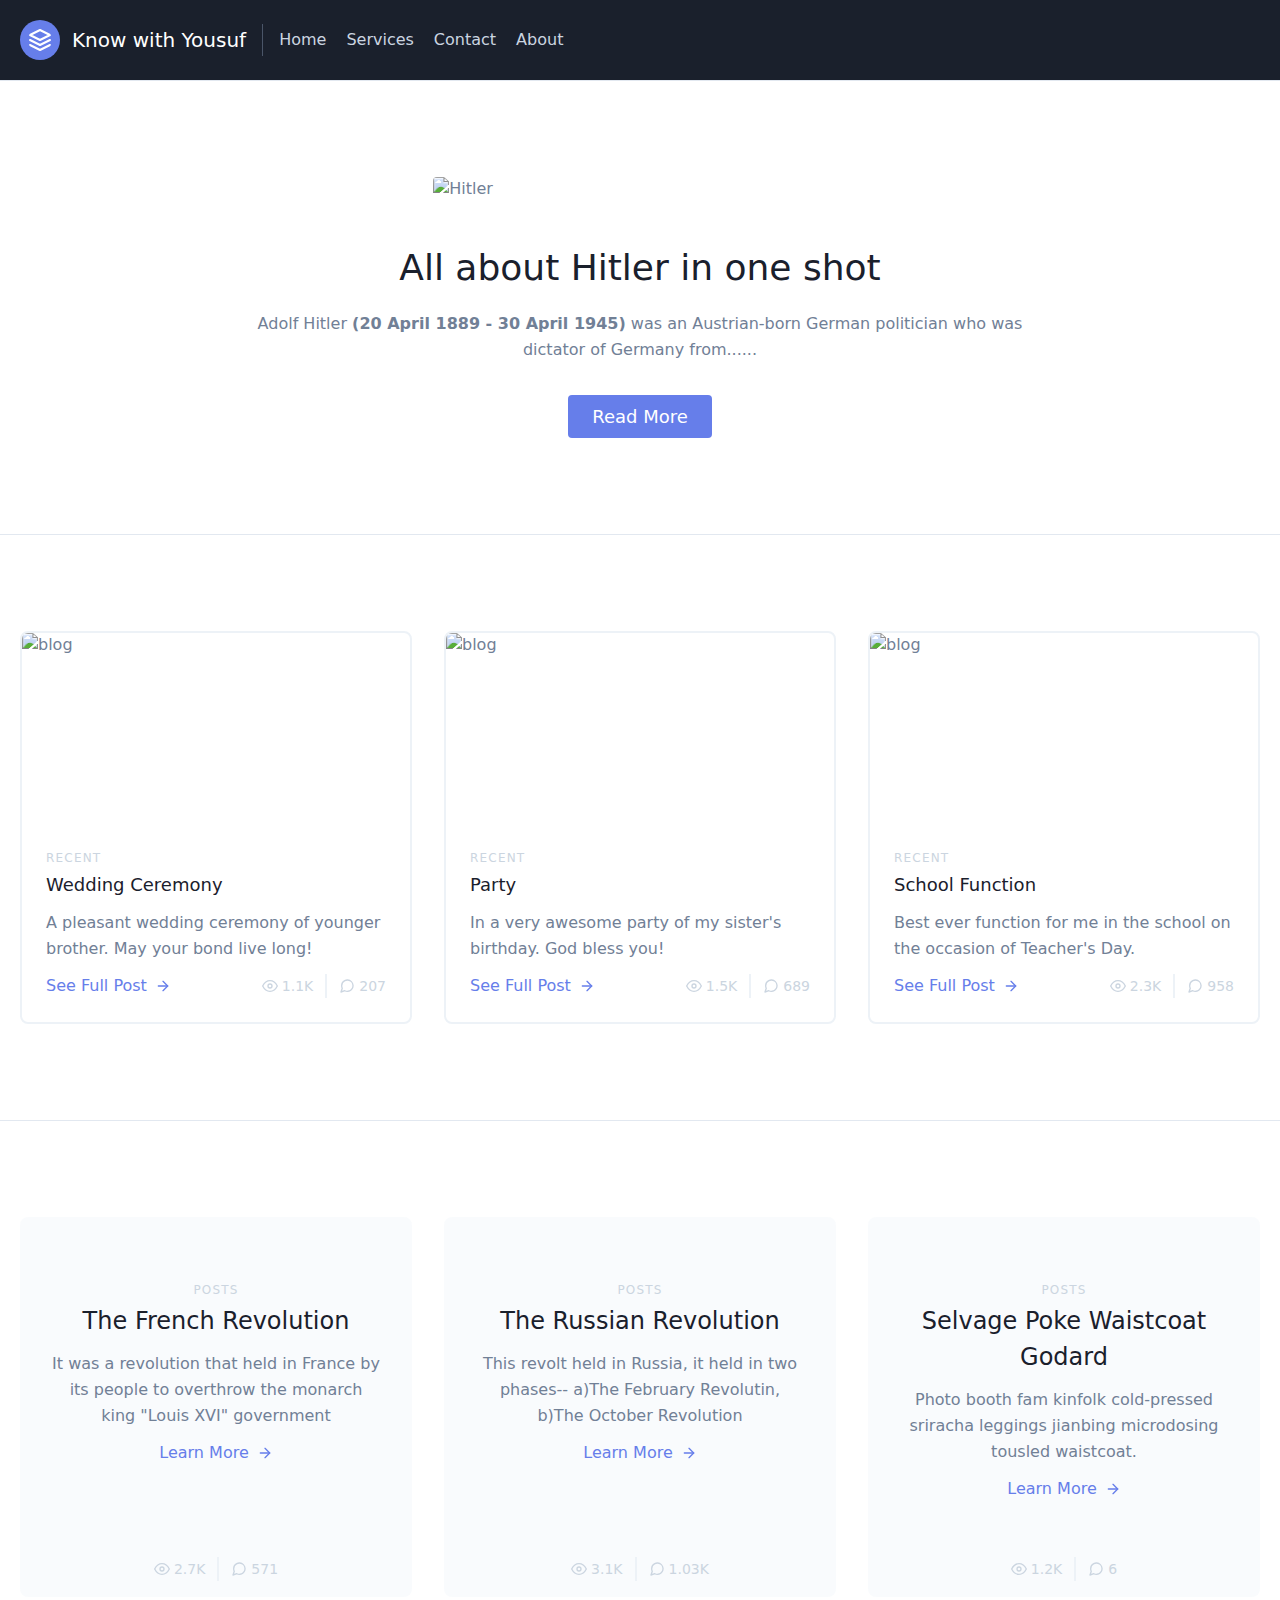
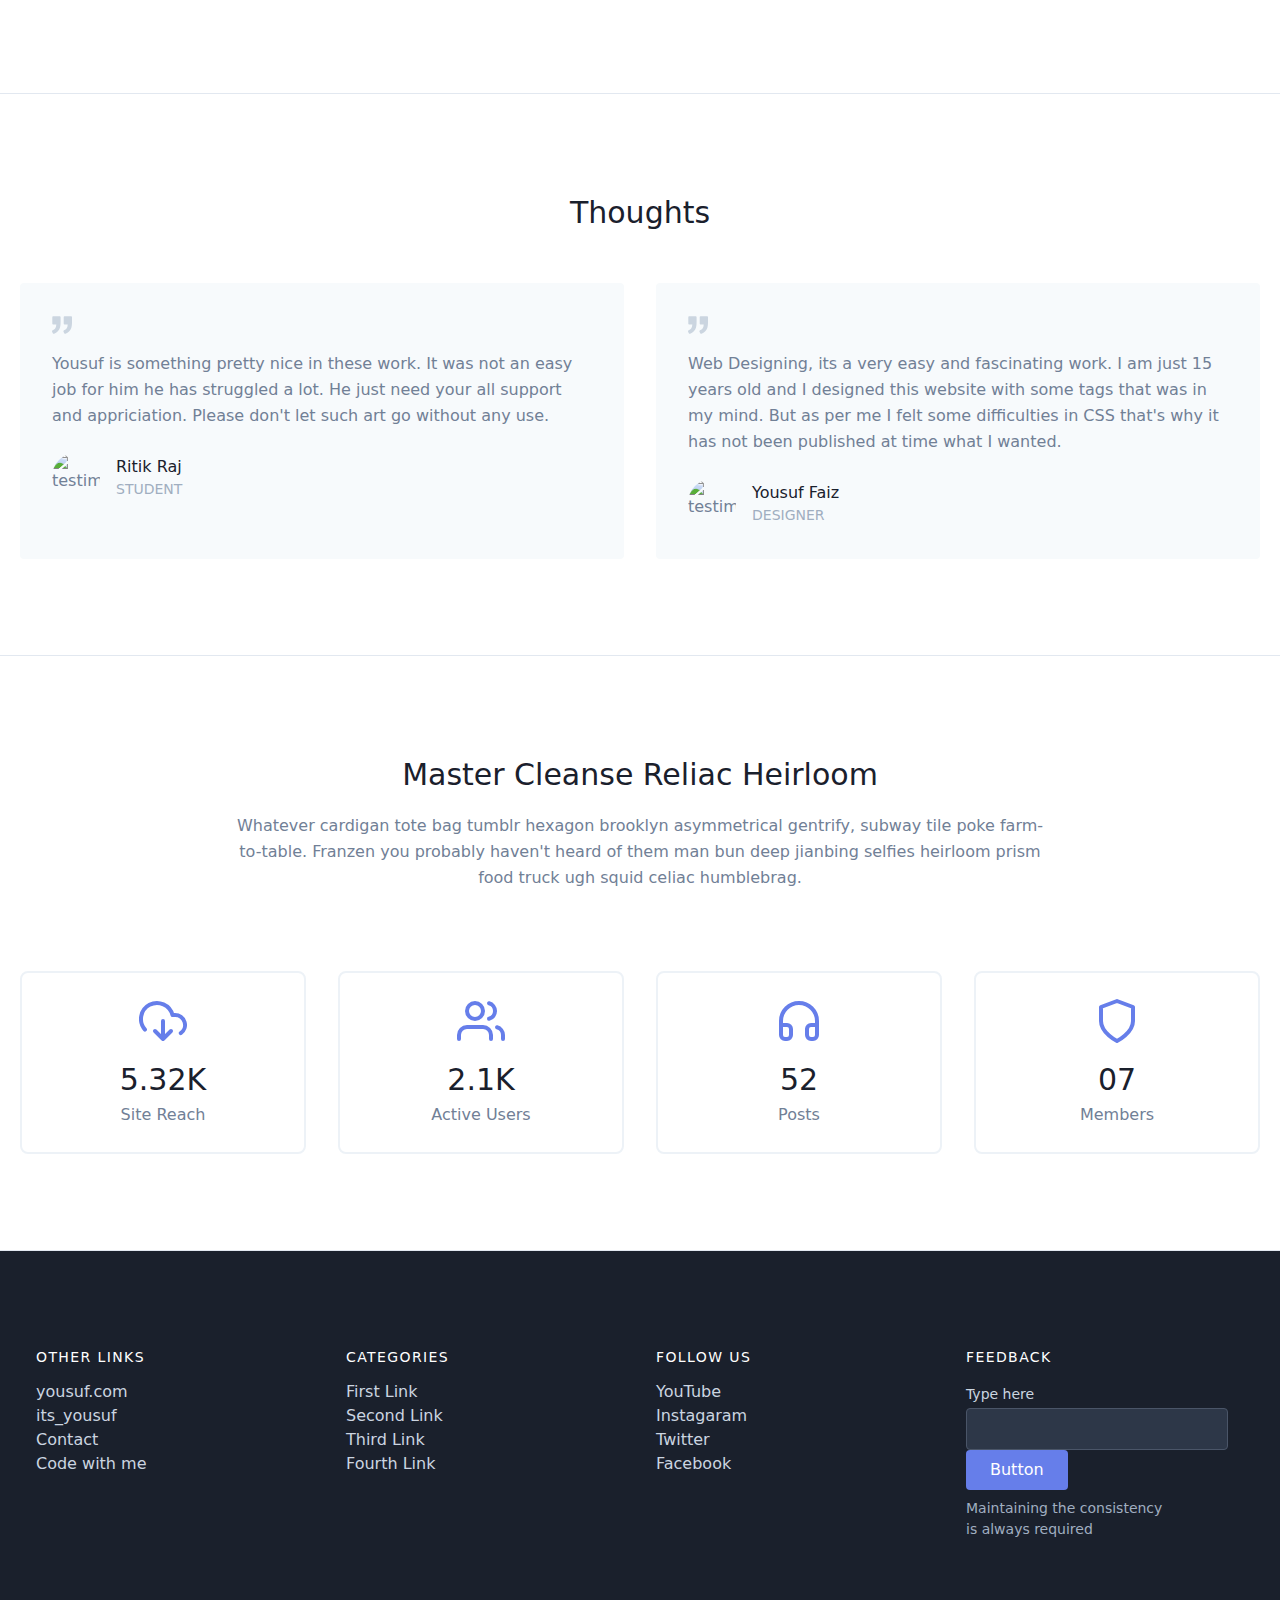
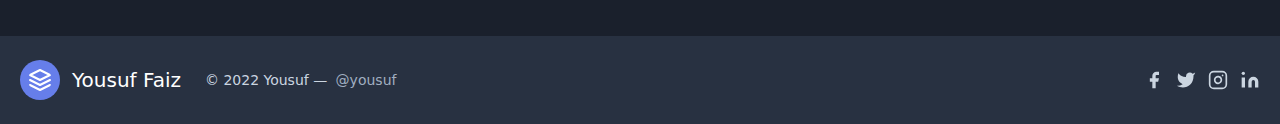
==== commit 8e0105cc: "Update index.html" ====
--- a/index.html
+++ b/index.html
@@ -5,7 +5,7 @@
   <meta charset="UTF-8">
   <meta http-equiv="X-UA-Compatible" content="IE=edge">
   <meta name="viewport" content="width=device-width, initial-scale=1.0">
-  <link href="/all files/style.css" rel="stylesheet">
+  <link href="style.css" rel="stylesheet">
   <title>Update Yourself with Yousuf</title>
   <link rel="apple-touch-icon" sizes="180x180" href="/all files/favicon/apple-touch-icon.png">
   <link rel="icon" type="image/png" sizes="32x32" href="/all files/favicon/favicon-32x32.png">
@@ -518,4 +518,4 @@
   </footer>
 </body>
 
-</html>+</html>
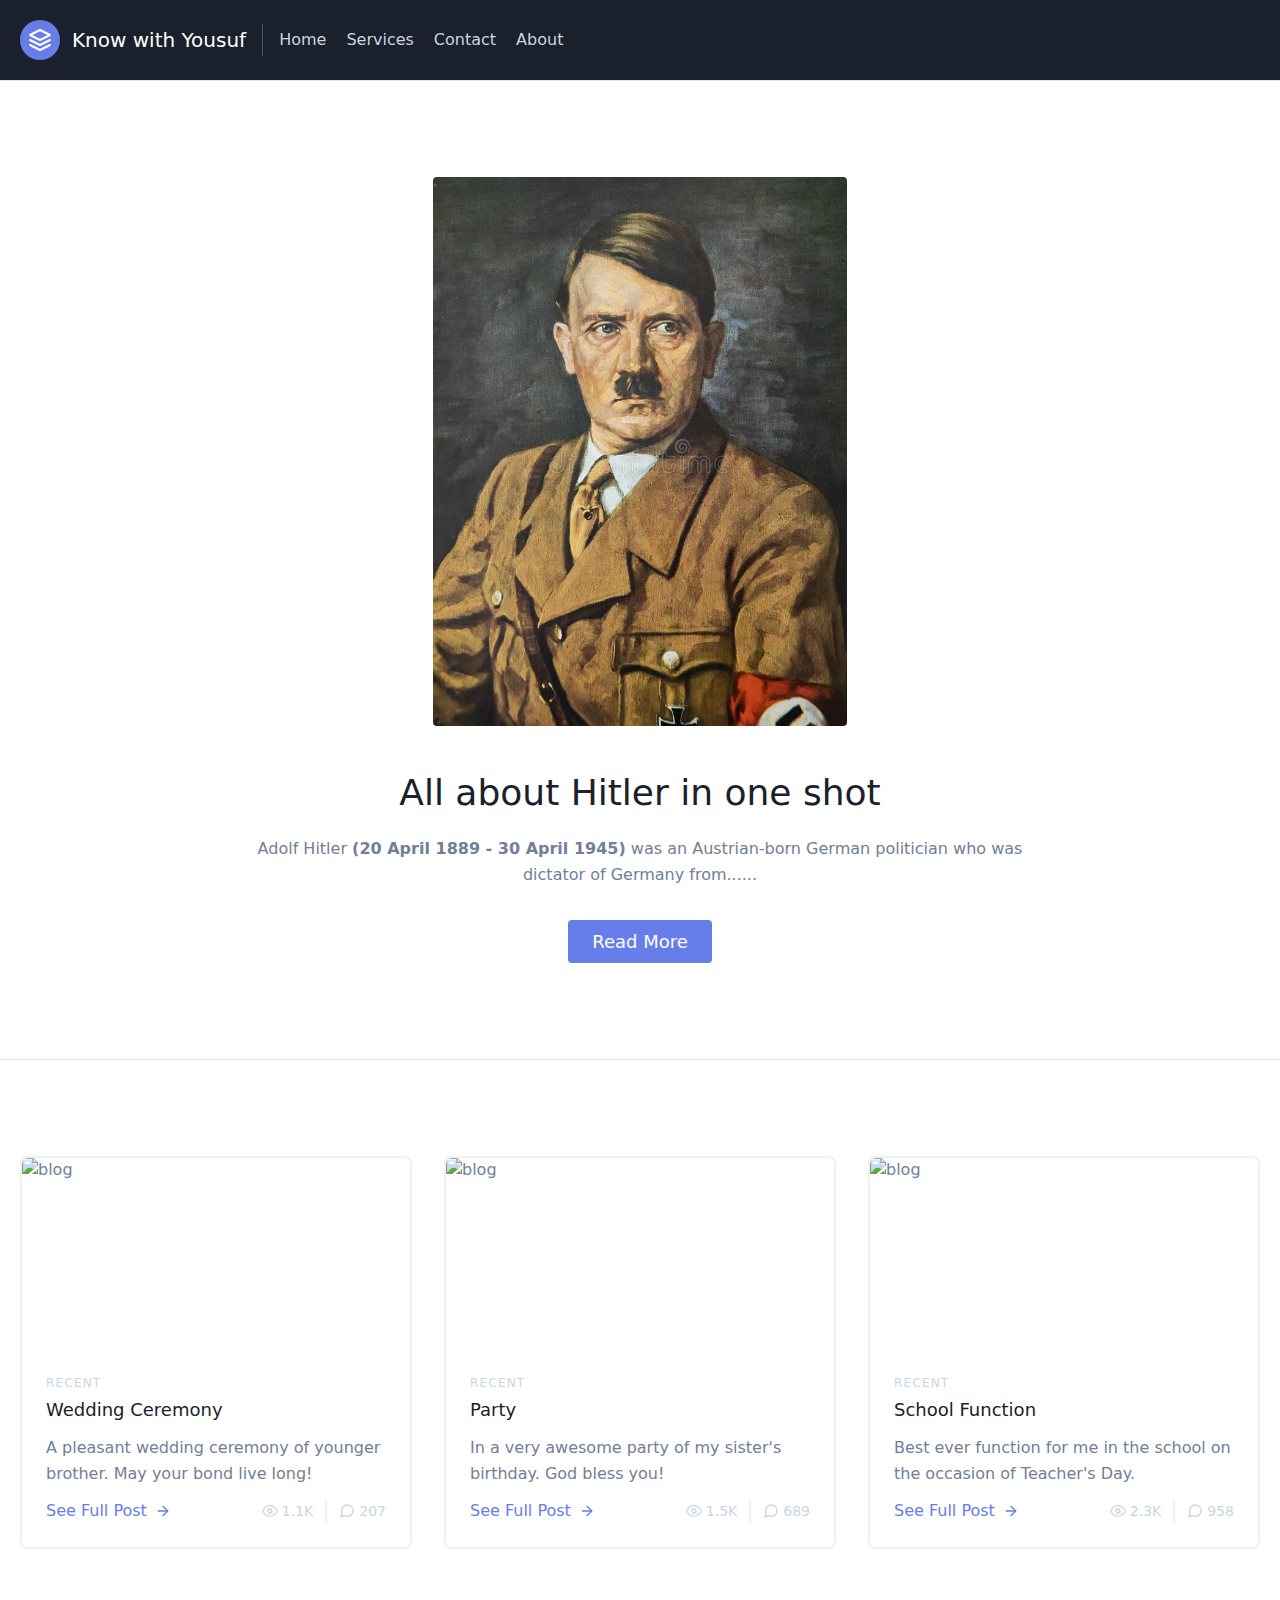
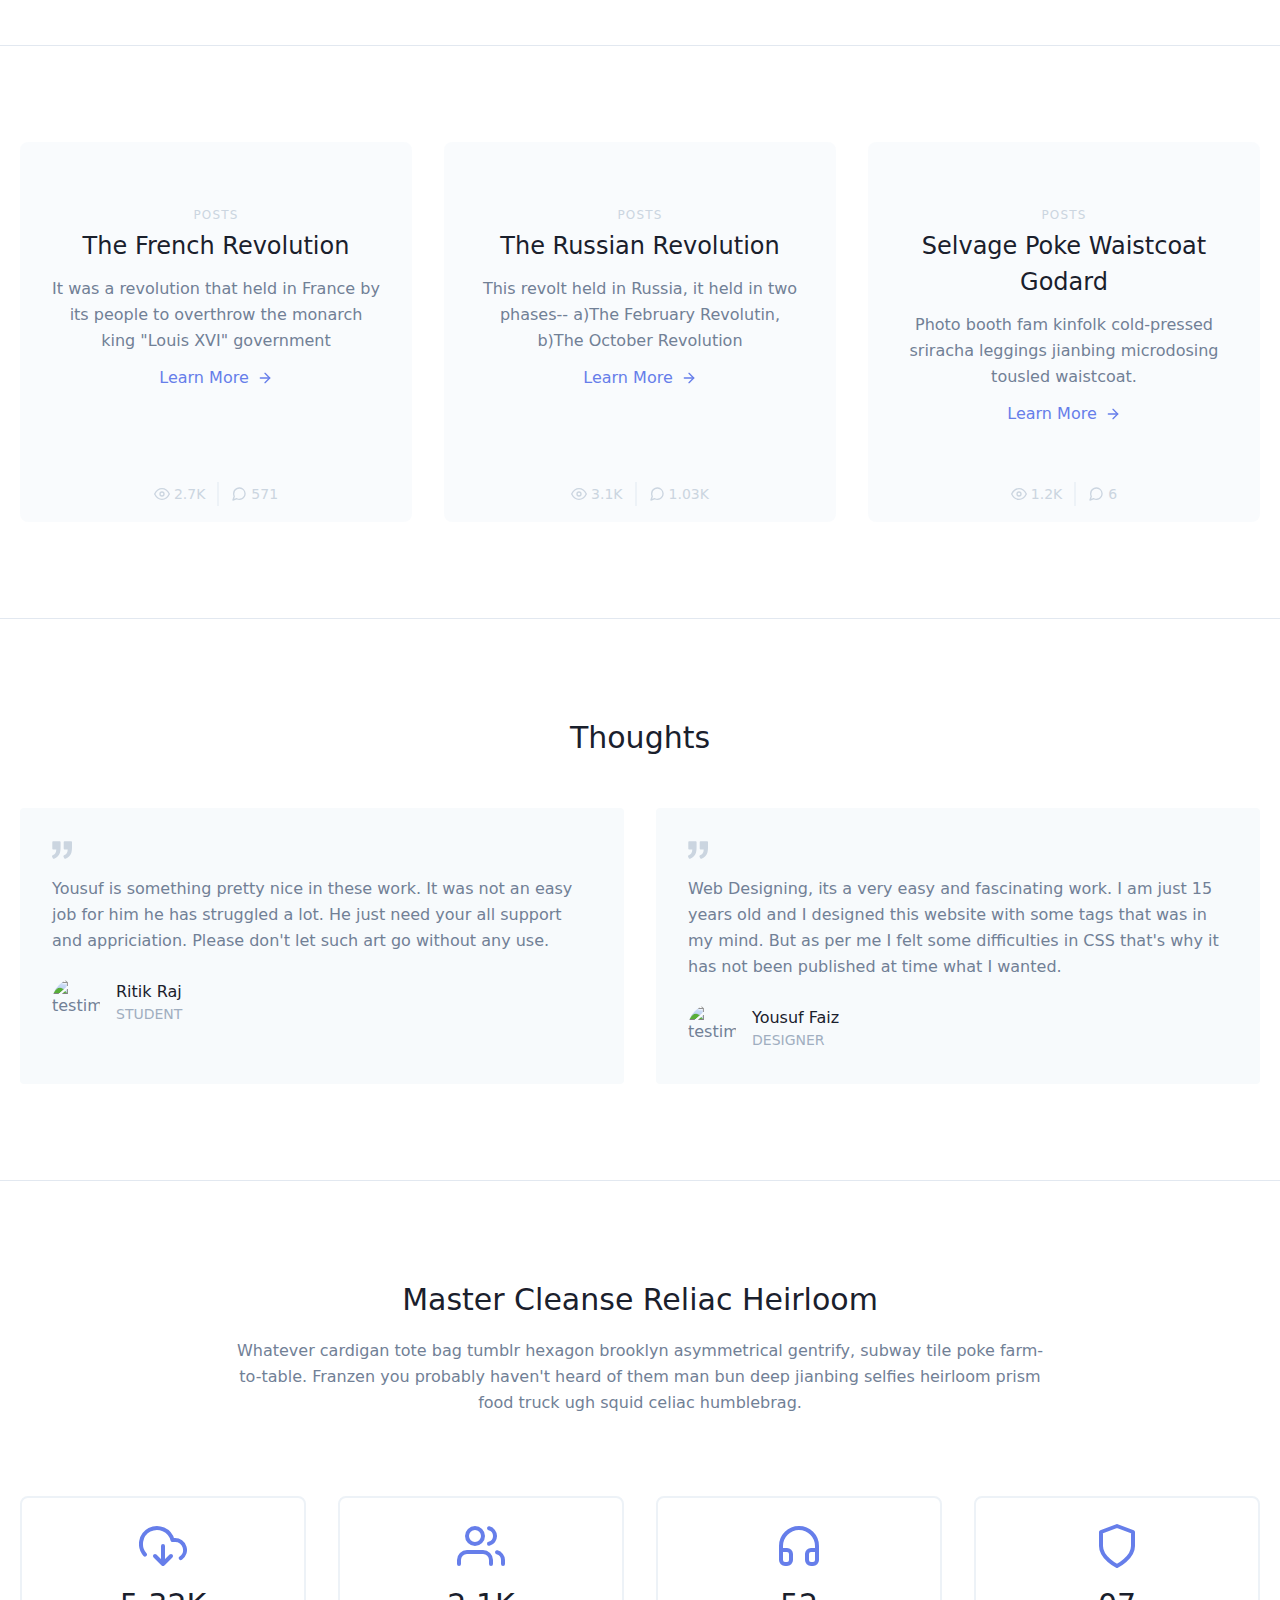
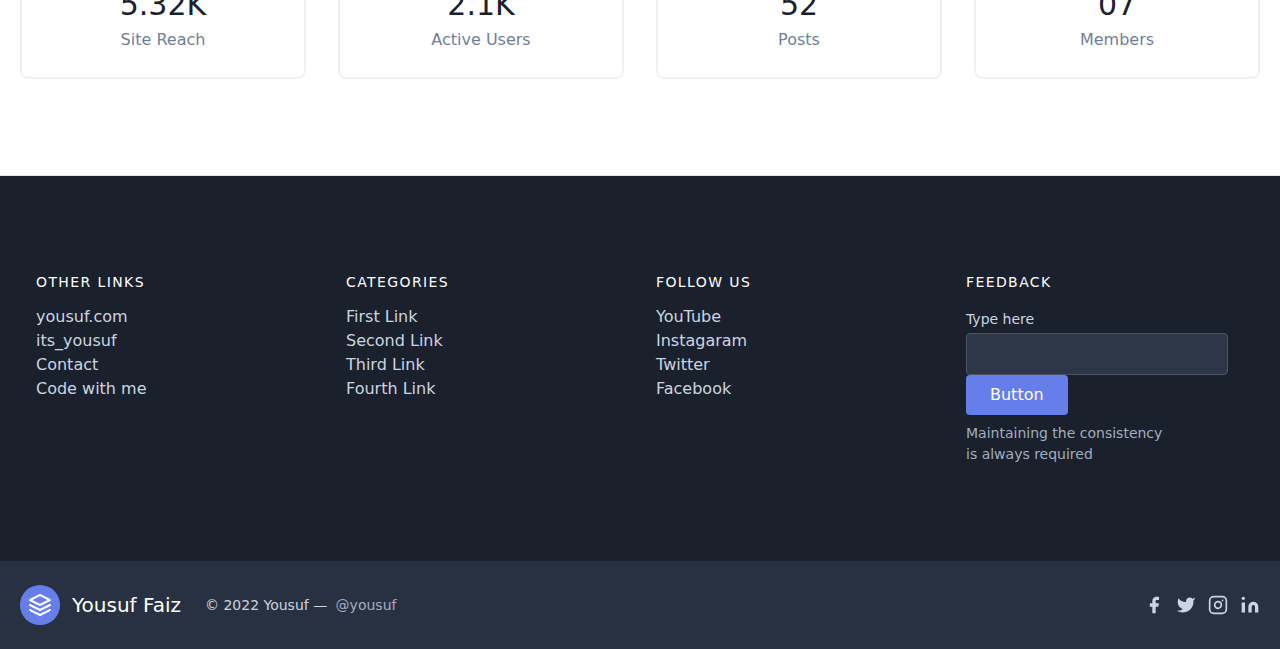
==== commit 67e848b8: "Update index.html" ====
--- a/index.html
+++ b/index.html
@@ -7,10 +7,10 @@
   <meta name="viewport" content="width=device-width, initial-scale=1.0">
   <link href="style.css" rel="stylesheet">
   <title>Update Yourself with Yousuf</title>
-  <link rel="apple-touch-icon" sizes="180x180" href="/all files/favicon/apple-touch-icon.png">
-  <link rel="icon" type="image/png" sizes="32x32" href="/all files/favicon/favicon-32x32.png">
-  <link rel="icon" type="image/png" sizes="16x16" href="/all files/favicon/favicon-16x16.png">
-  <link rel="manifest" href="/all files/favicon/site.webmanifest">
+  <link rel="apple-touch-icon" sizes="180x180" href="favicon/apple-touch-icon.png">
+  <link rel="icon" type="image/png" sizes="32x32" href="favicon/favicon-32x32.png">
+  <link rel="icon" type="image/png" sizes="16x16" href="favicon/favicon-16x16.png">
+  <link rel="manifest" href="favicon/site.webmanifest">
 
 </head>
 
@@ -44,7 +44,7 @@
   <section class="text-gray-600 body-font">
     <div class="container mx-auto flex px-5 py-24 items-center justify-center flex-col">
       <img class="lg:w-2/6 md:w-3/6 w-5/6 mb-10 object-cover object-center rounded" alt="Hitler"
-        src="/all files/phoos/hitler.jpg">
+        src="phoos/hitler.jpg">
       <div class="text-center lg:w-2/3 w-full">
         <h1 class="title-font sm:text-4xl text-3xl mb-4 font-medium text-gray-900">All about Hitler in one shot</h1>
         <p class="mb-8 leading-relaxed">Adolf Hitler <b>(20 April 1889 - 30 April 1945)</b> was an Austrian-born German
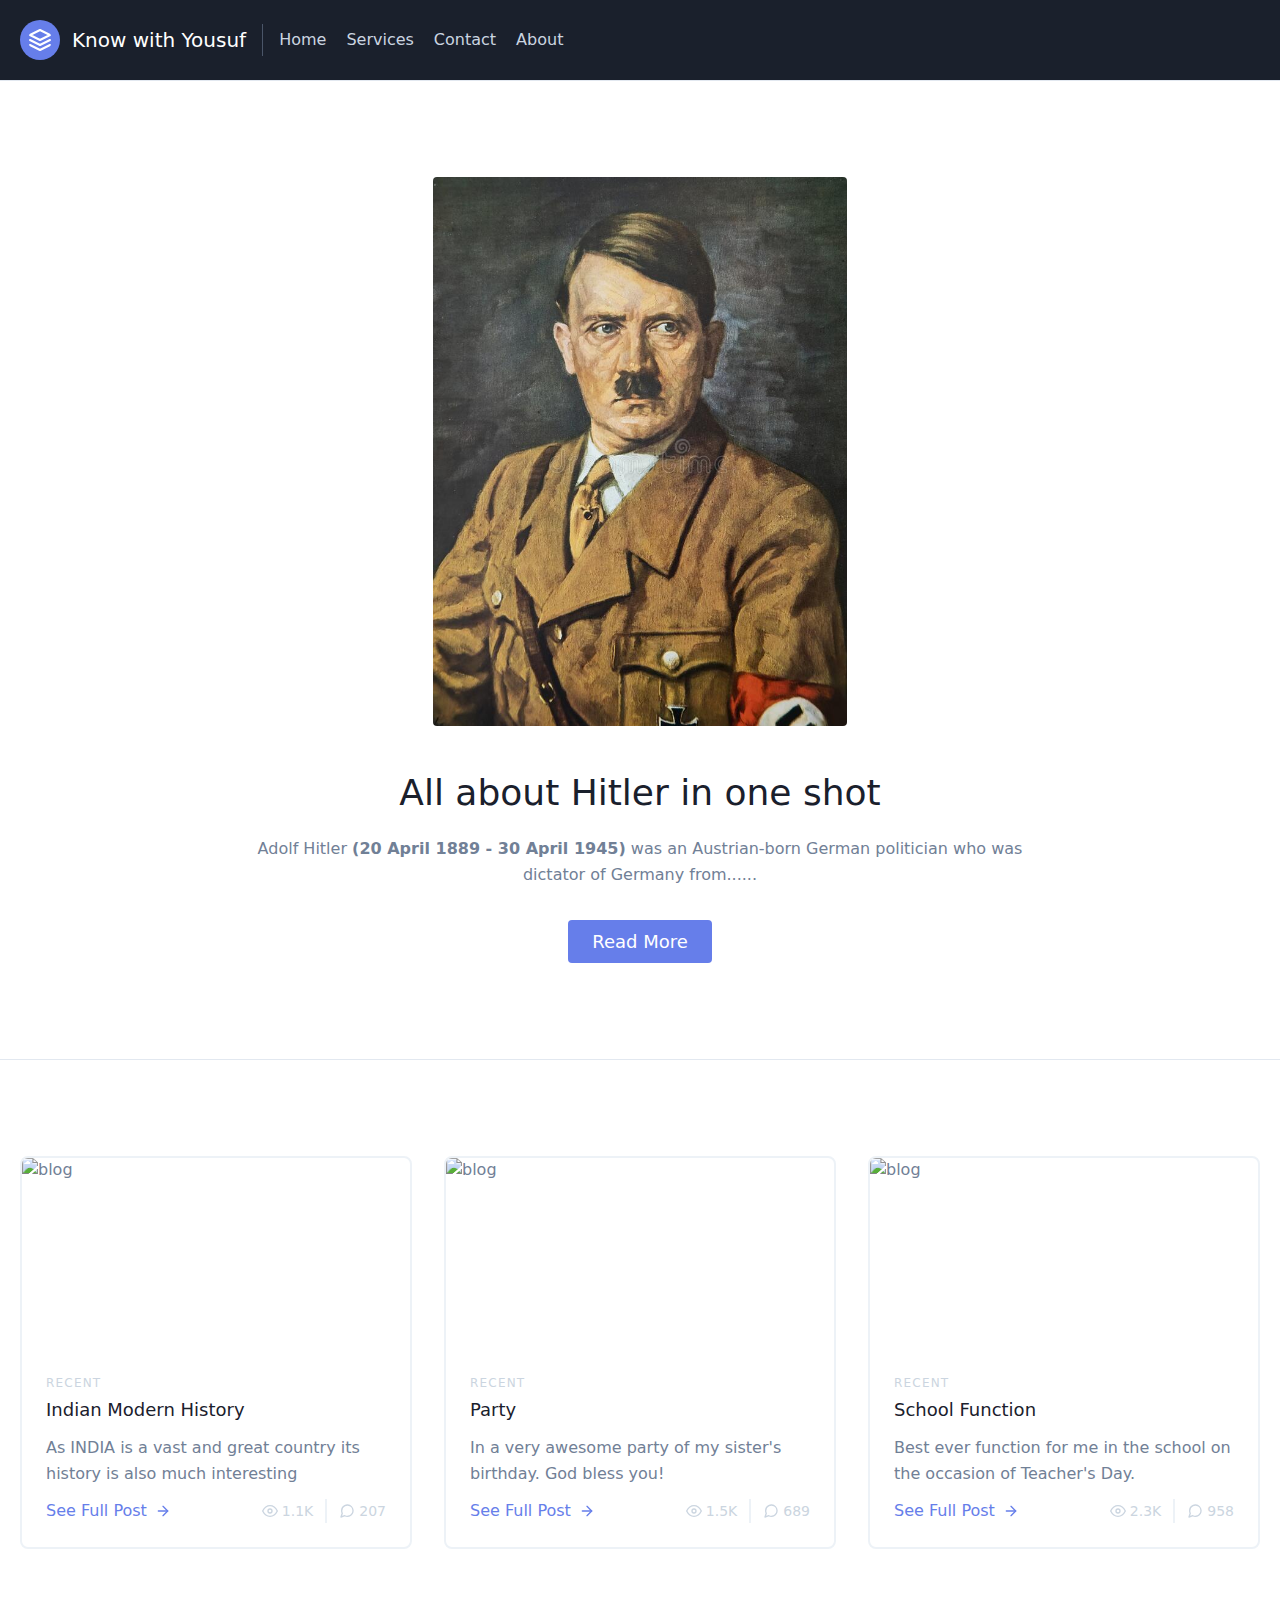
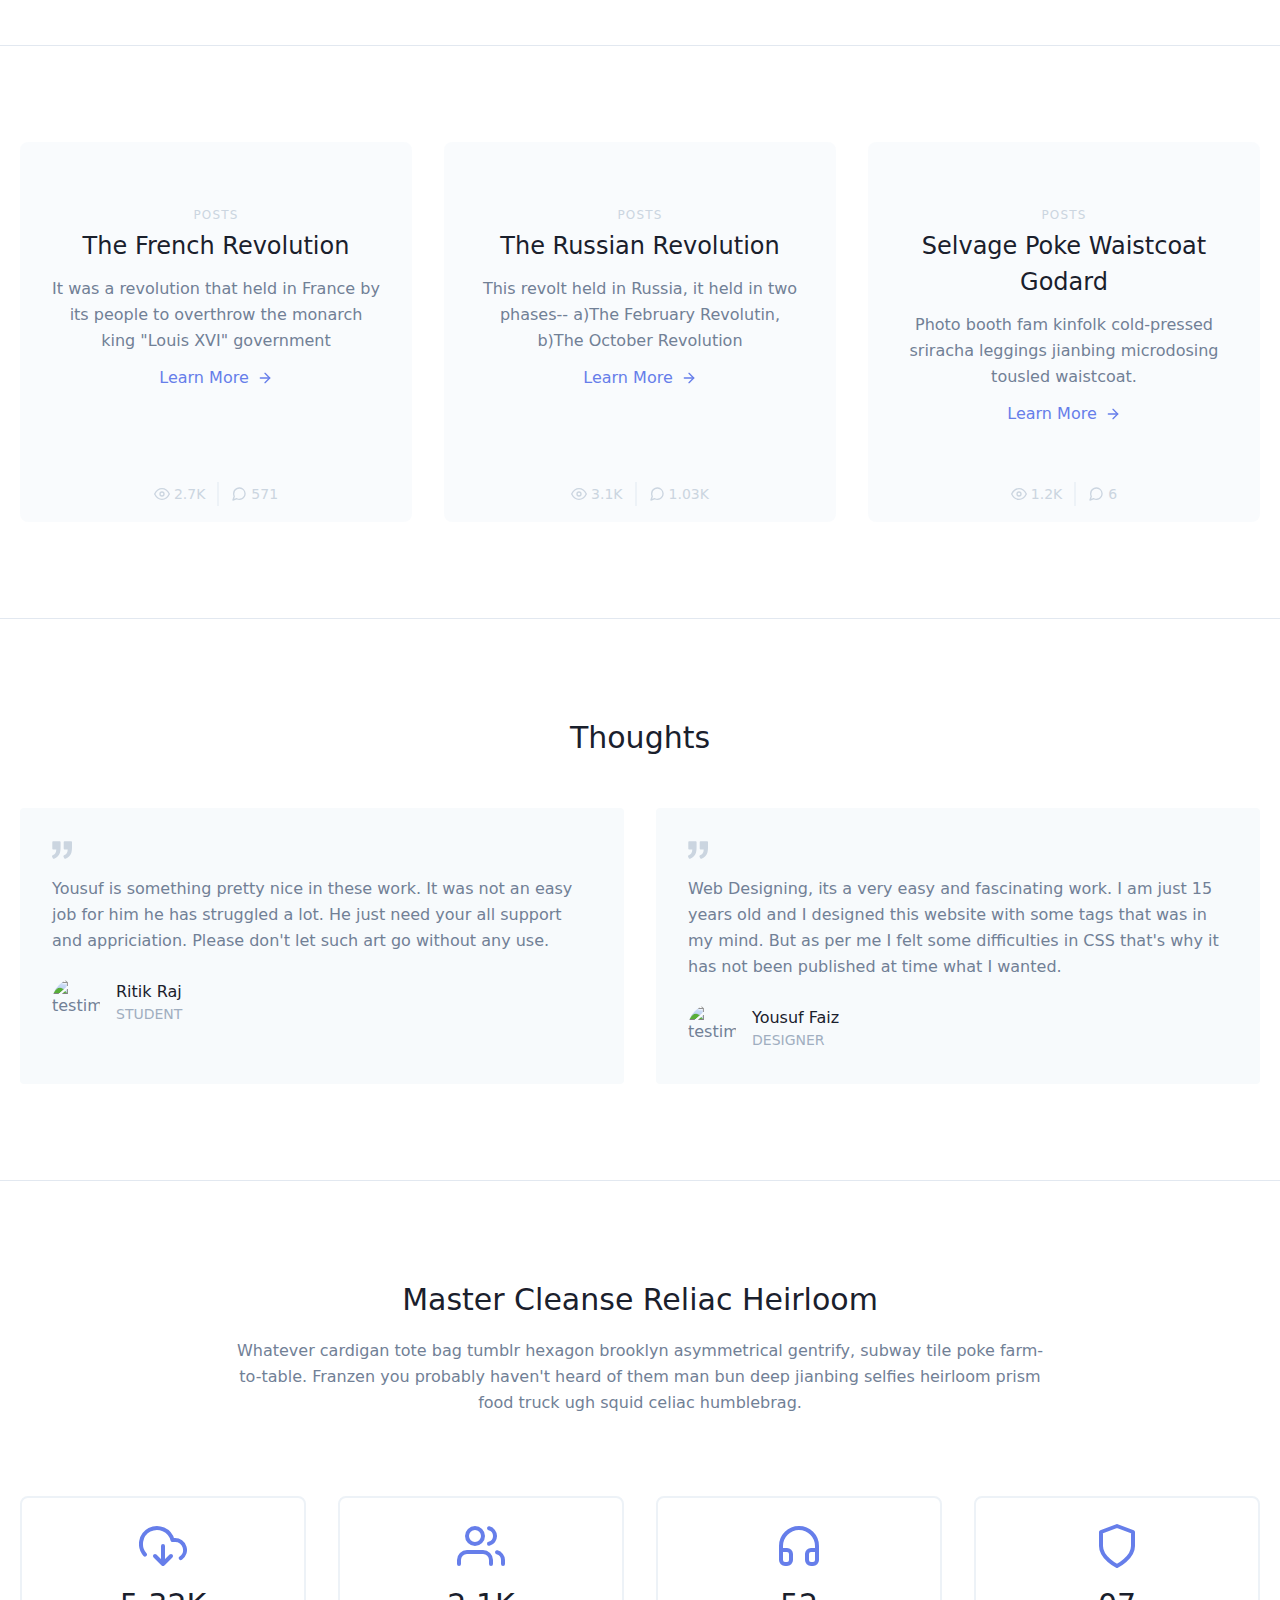
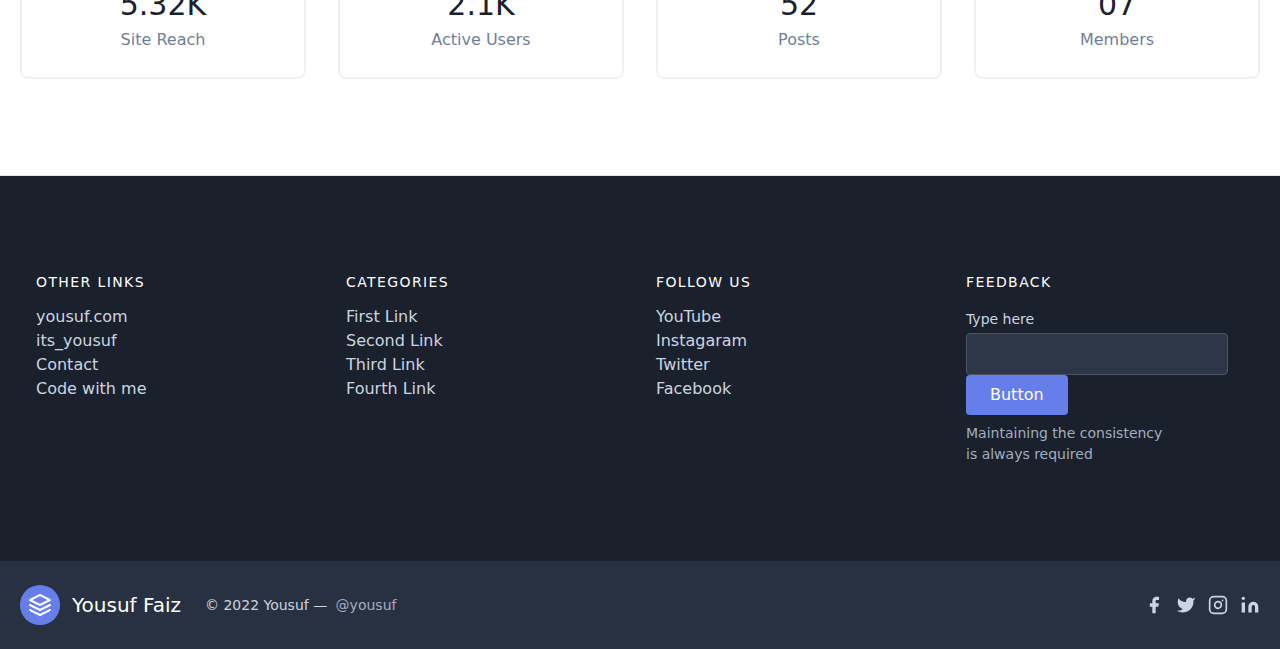
==== commit 7a324527: "Update index.html" ====
--- a/index.html
+++ b/index.html
@@ -27,10 +27,10 @@
       </a>
       <nav
         class="md:mr-auto md:ml-4 md:py-1 md:pl-4 md:border-l md:border-gray-700	flex flex-wrap items-center text-base justify-center">
-        <a href="/all files/index.html" class="mr-5 hover:text-white">Home</a>
-        <a href="/all files/services.html" class="mr-5 hover:text-white">Services</a>
-        <a href="/all files/contact.html" class="mr-5 hover:text-white">Contact</a>
-        <a href="/all files/about.html" class="mr-5 hover:text-white">About</a>
+        <a href="index.html" class="mr-5 hover:text-white">Home</a>
+        <a href="services.html" class="mr-5 hover:text-white">Services</a>
+        <a href="contact.html" class="mr-5 hover:text-white">Contact</a>
+        <a href="about.html" class="mr-5 hover:text-white">About</a>
       </nav>
       <!-- <button class="inline-flex items-center bg-gray-800 border-0 py-1 px-3 focus:outline-none hover:bg-gray-700 rounded text-base mt-4 md:mt-0">Button -->
       <!-- <svg fill="none" stroke="currentColor" stroke-linecap="round" stroke-linejoin="round" stroke-width="2" class="w-4 h-4 ml-1" viewBox="0 0 24 24">
@@ -50,7 +50,7 @@
         <p class="mb-8 leading-relaxed">Adolf Hitler <b>(20 April 1889 - 30 April 1945)</b> was an Austrian-born German
           politician who was dictator of Germany from......</p>
         <div class="flex justify-center">
-          <a href="/all files/hitler.html">
+          <a href="hitler.html">
             <button
               class="inline-flex text-white bg-indigo-500 border-0 py-2 px-6 focus:outline-none hover:bg-indigo-600 rounded text-lg">
               Read More
@@ -66,15 +66,15 @@
       <div class="flex flex-wrap -m-4">
         <div class="p-4 md:w-1/3">
           <div class="h-full border-2 border-gray-200 border-opacity-60 rounded-lg overflow-hidden">
-            <img class="lg:h-48 md:h-36 w-full object-cover object-center" src="https://dummyimage.com/720x400"
+            <img class="lg:h-48 md:h-36 w-full object-cover object-center" src="india/main"
               alt="blog">
             <div class="p-6">
               <h2 class="tracking-widest text-xs title-font font-medium text-gray-400 mb-1">RECENT</h2>
-              <h1 class="title-font text-lg font-medium text-gray-900 mb-3">Wedding Ceremony</h1>
-              <p class="leading-relaxed mb-3">A pleasant wedding ceremony of younger brother. May your bond live long!
+              <h1 class="title-font text-lg font-medium text-gray-900 mb-3">Indian Modern History</h1>
+              <p class="leading-relaxed mb-3">As INDIA is a vast and great country its history is also much interesting
               </p>
               <div class="flex items-center flex-wrap ">
-                <a href="/all files/India.html" class="text-indigo-500 inline-flex items-center md:mb-2 lg:mb-0">See Full Post
+                <a href="India.html" class="text-indigo-500 inline-flex items-center md:mb-2 lg:mb-0">See Full Post
                   <svg class="w-4 h-4 ml-2" viewBox="0 0 24 24" stroke="currentColor" stroke-width="2" fill="none"
                     stroke-linecap="round" stroke-linejoin="round">
                     <path d="M5 12h14"></path>
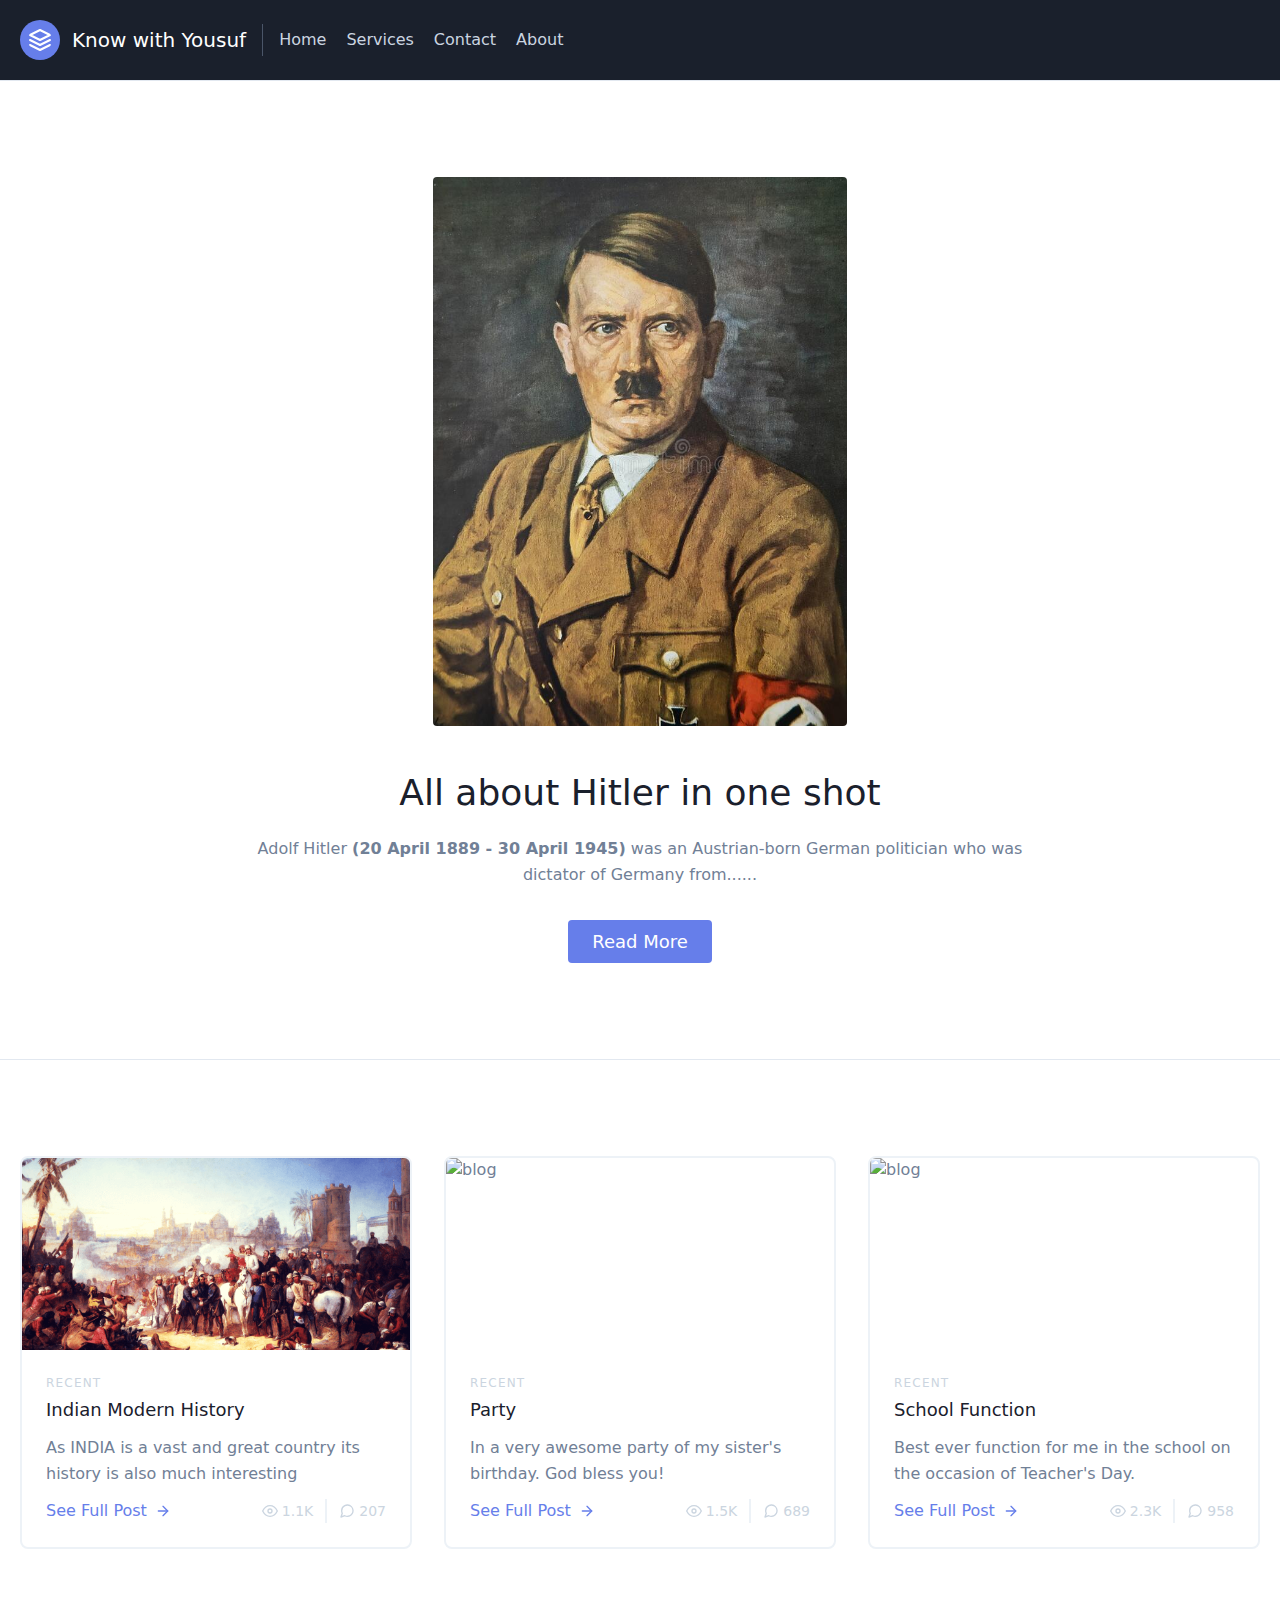
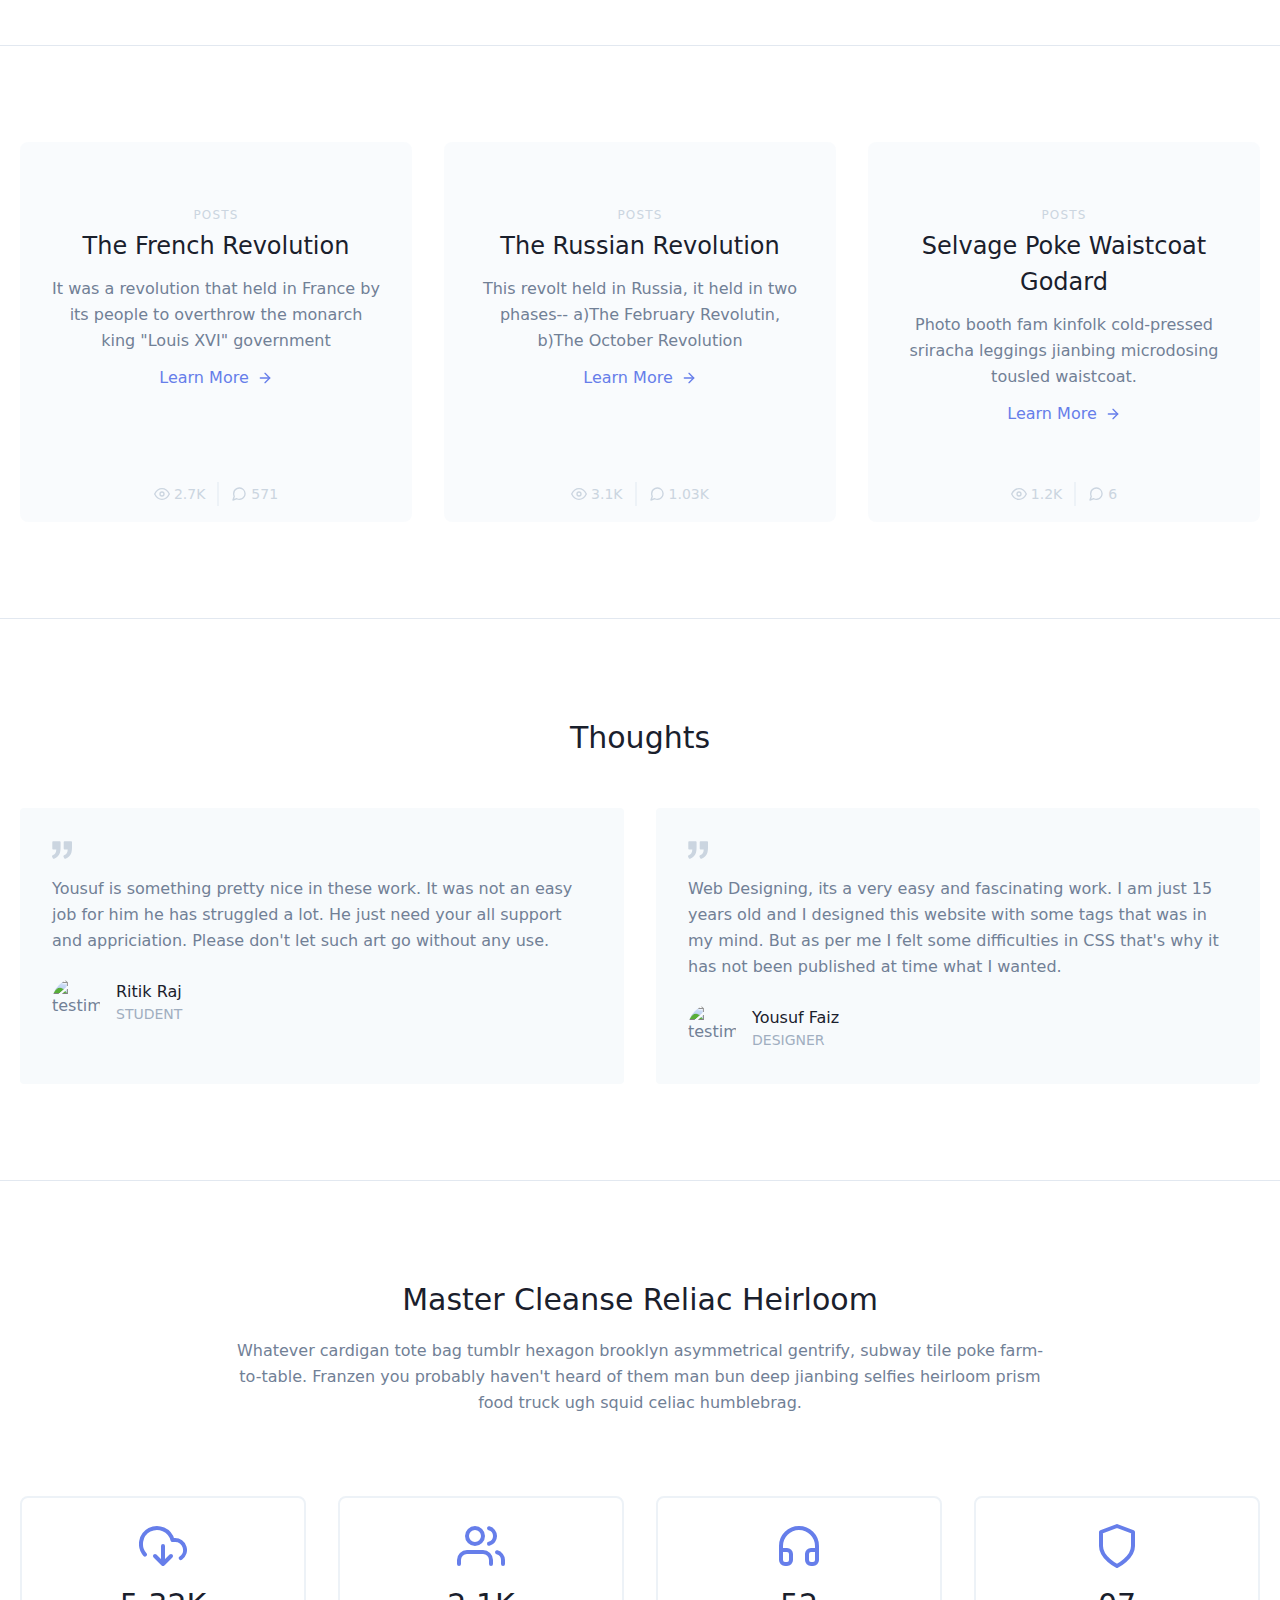
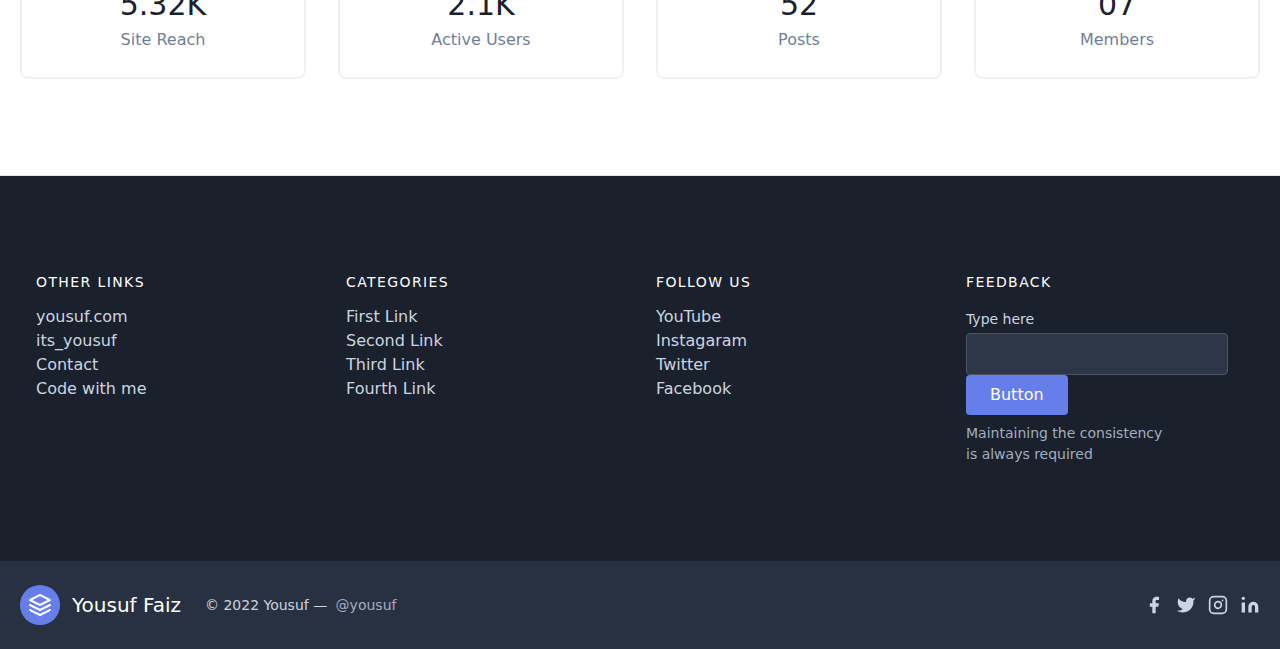
==== commit ac0ff005: "Update index.html" ====
--- a/index.html
+++ b/index.html
@@ -66,7 +66,7 @@
       <div class="flex flex-wrap -m-4">
         <div class="p-4 md:w-1/3">
           <div class="h-full border-2 border-gray-200 border-opacity-60 rounded-lg overflow-hidden">
-            <img class="lg:h-48 md:h-36 w-full object-cover object-center" src="india/main"
+            <img class="lg:h-48 md:h-36 w-full object-cover object-center" src="india/Main.png"
               alt="blog">
             <div class="p-6">
               <h2 class="tracking-widest text-xs title-font font-medium text-gray-400 mb-1">RECENT</h2>
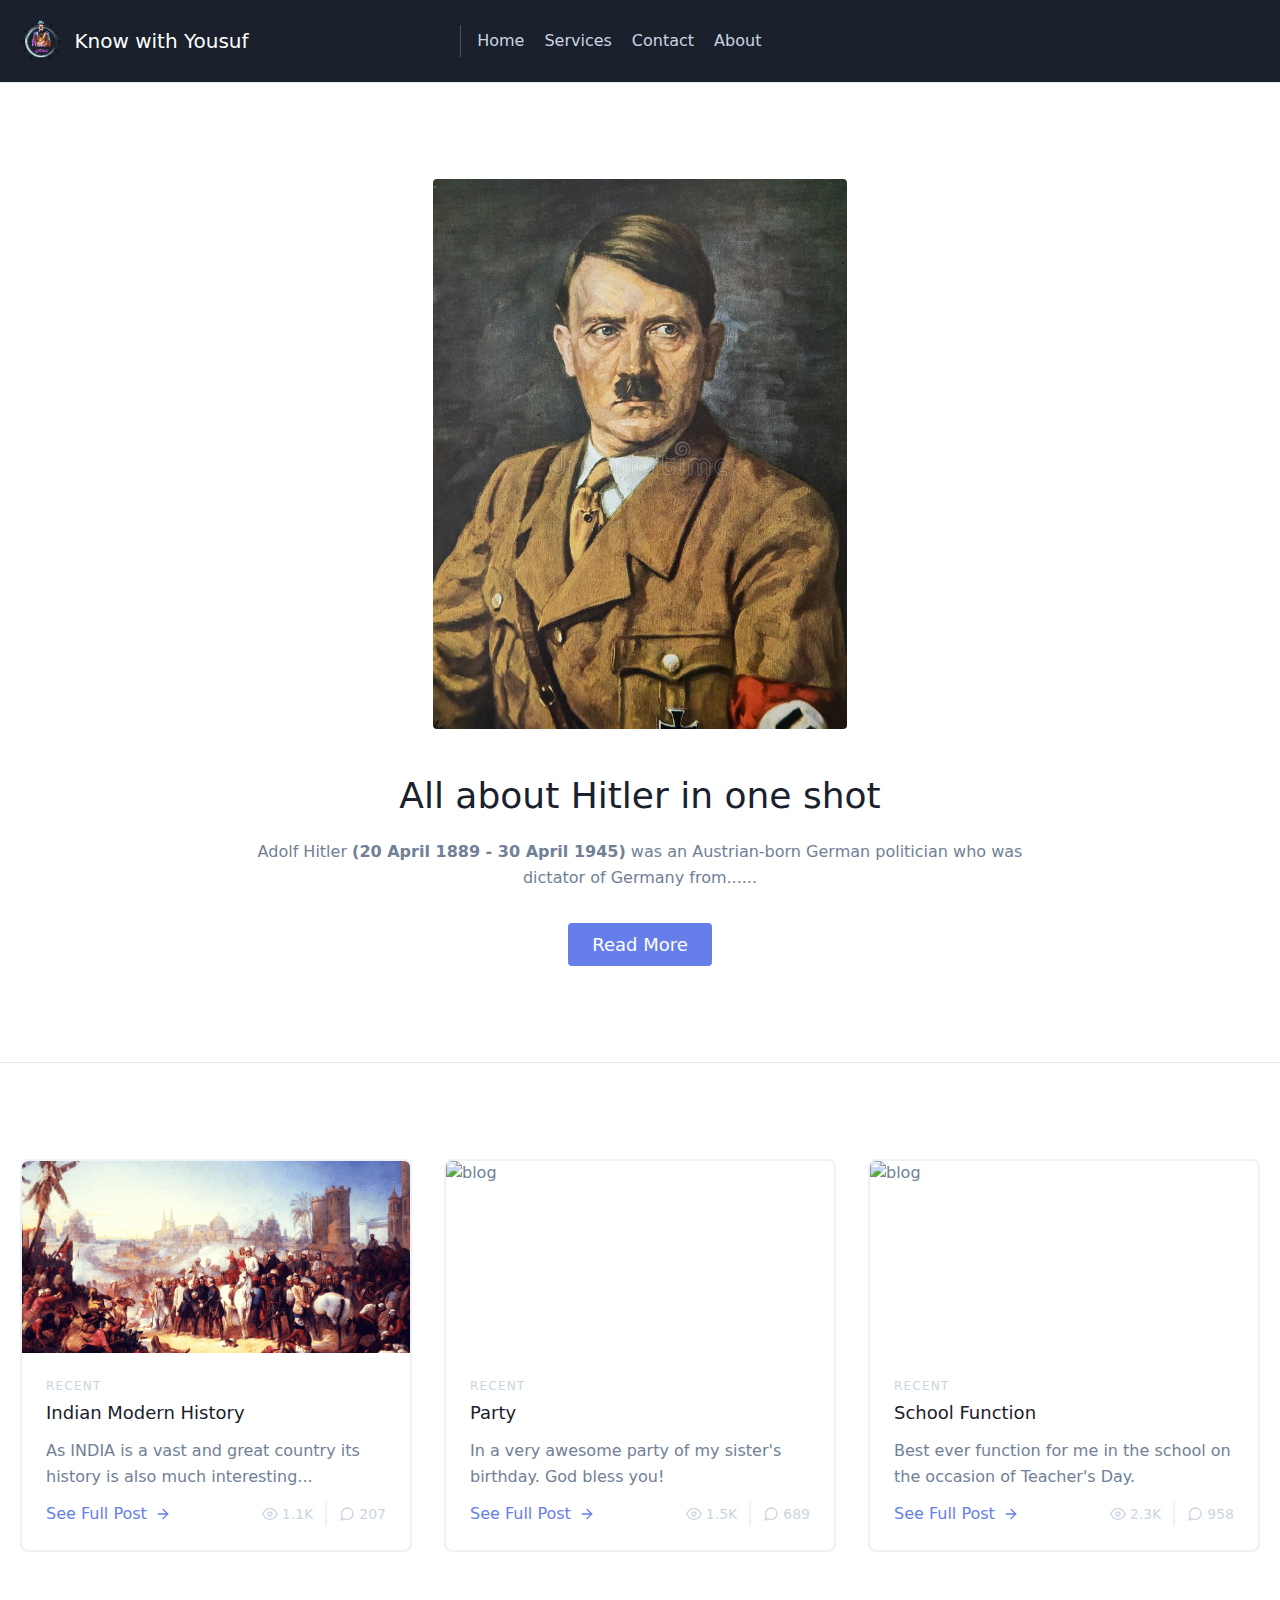
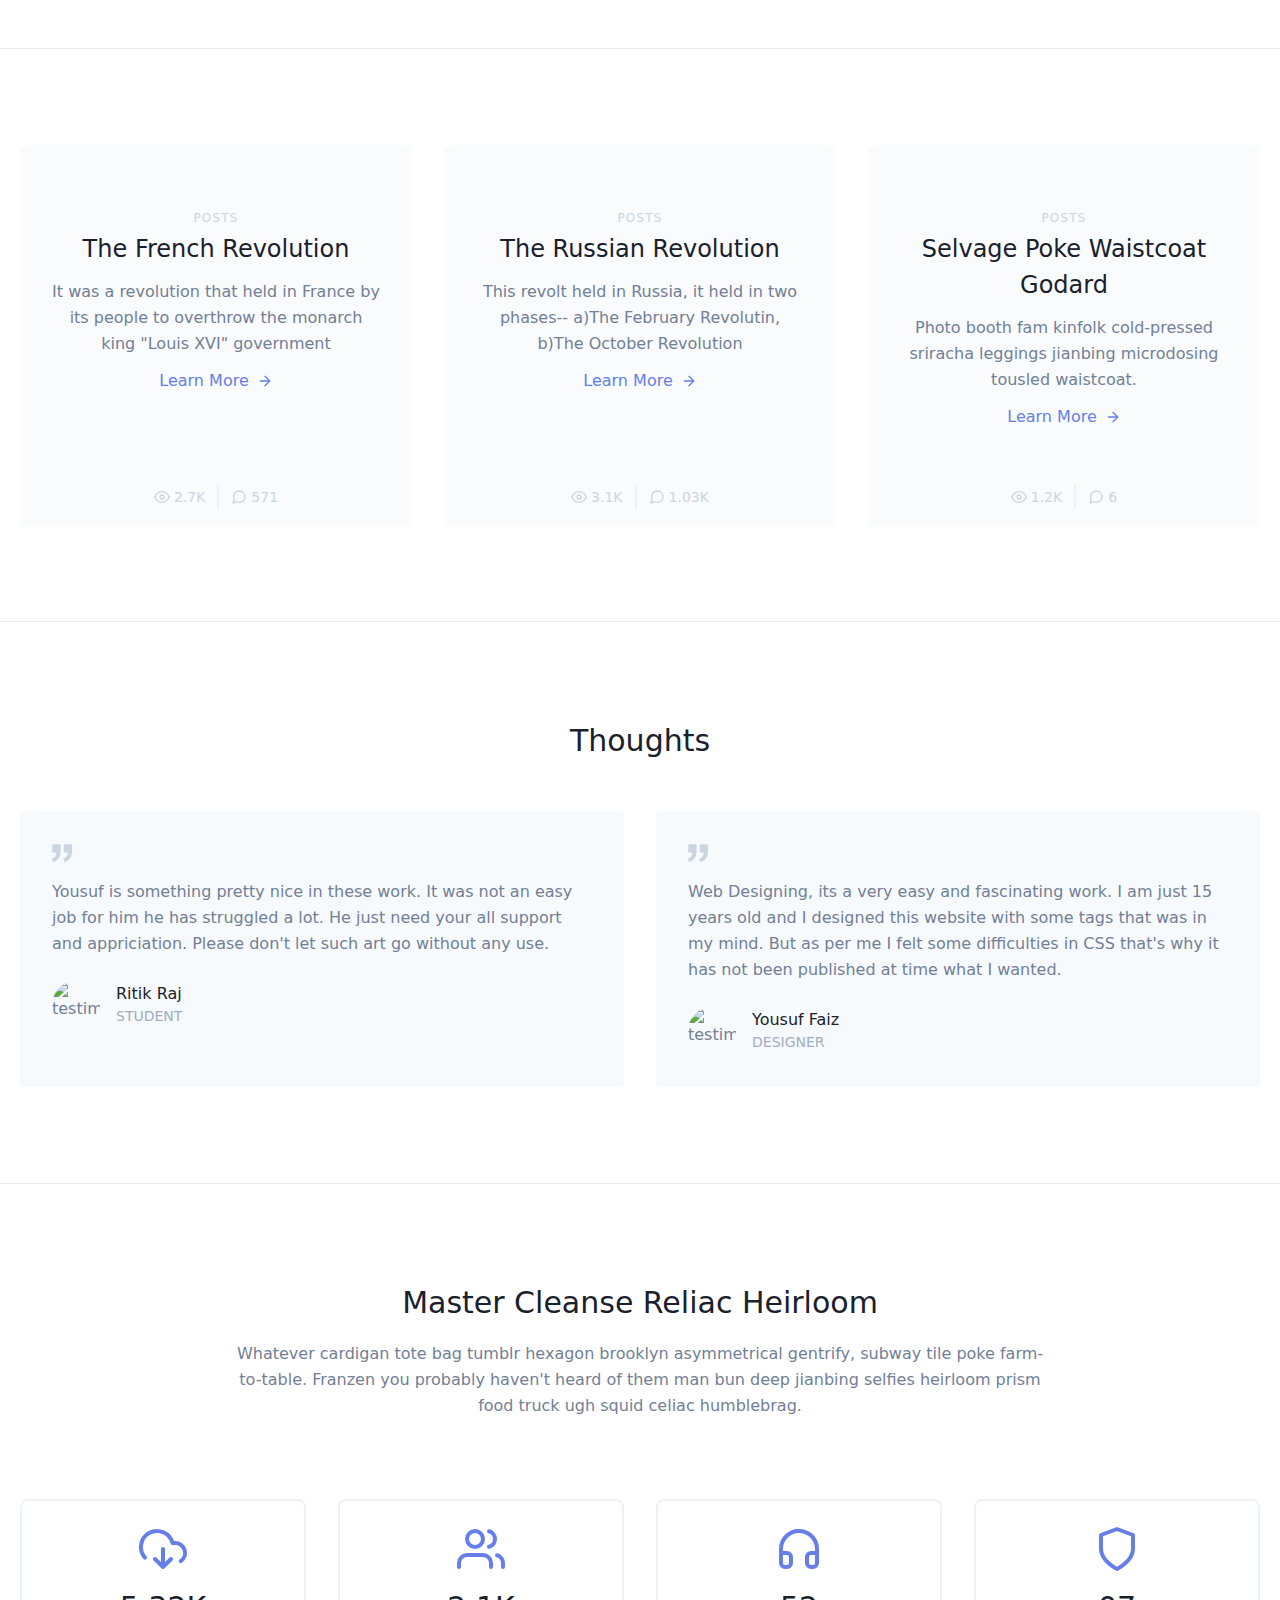
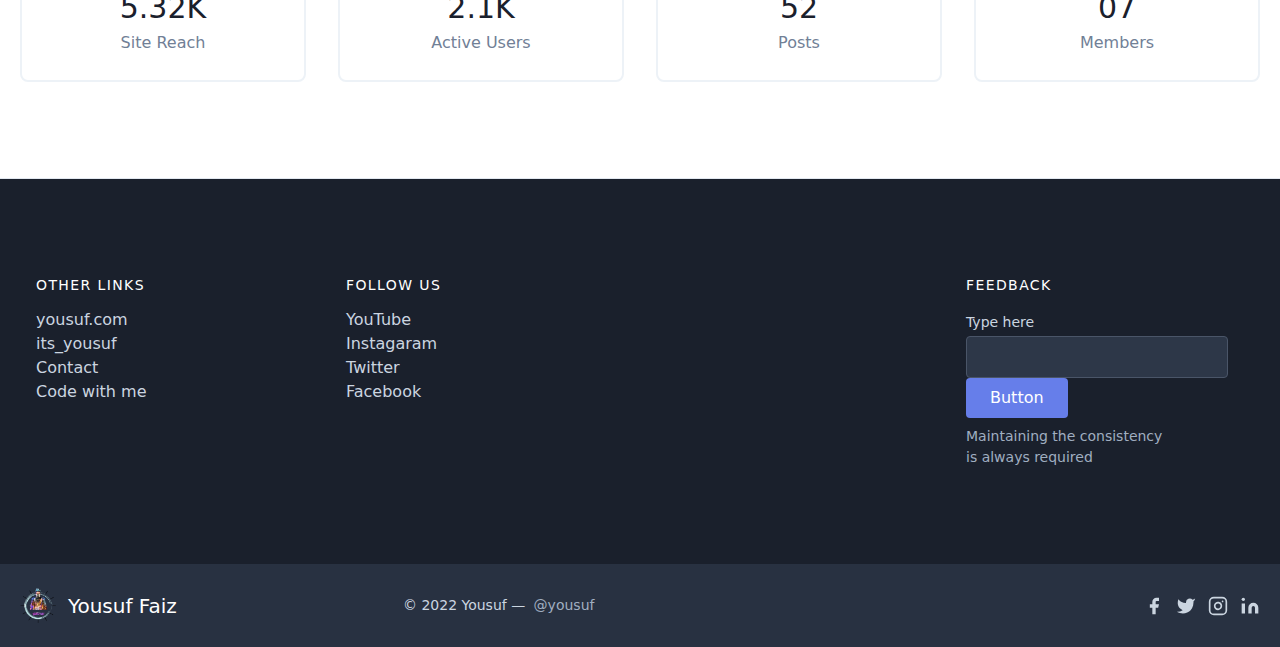
==== commit 3abde59c: "Add files via upload" ====
--- a/index.html
+++ b/index.html
@@ -11,6 +11,19 @@
   <link rel="icon" type="image/png" sizes="32x32" href="favicon/favicon-32x32.png">
   <link rel="icon" type="image/png" sizes="16x16" href="favicon/favicon-16x16.png">
   <link rel="manifest" href="favicon/site.webmanifest">
+  <style>
+    .emoji {
+      font-size: 1.5rem;
+      margin-top: 1rem;
+      margin-left: 1rem;
+    }
+
+    .thank {
+      font-size: 1.5rem;
+      margin-top: 1rem;
+      margin-right: 1rem;
+    }
+  </style>
 
 </head>
 
@@ -18,20 +31,22 @@
   <header class="text-gray-400 bg-gray-900 body-font">
     <div class="container mx-auto flex flex-wrap p-5 flex-col md:flex-row items-center">
       <a class="flex title-font font-medium items-center text-white mb-4 md:mb-0">
-        <svg xmlns="http://www.w3.org/2000/svg" fill="none" stroke="currentColor" stroke-linecap="round"
+        <img src="/yousuf.png" alt="" id="logo">
+        <!-- <svg xmlns="http://www.w3.org/2000/svg" fill="none" stroke="currentColor" stroke-linecap="round"
           stroke-linejoin="round" stroke-width="2" class="w-10 h-10 text-white p-2 bg-indigo-500 rounded-full"
           viewBox="0 0 24 24">
           <path d="M12 2L2 7l10 5 10-5-10-5zM2 17l10 5 10-5M2 12l10 5 10-5"></path>
-        </svg>
+        </svg> -->
         <span class="ml-3 text-xl">Know with Yousuf</span>
+        <nav
+          class="md:mr-auto md:ml-4 md:py-1 md:pl-4 md:border-l md:border-gray-700	flex flex-wrap items-center text-base justify-center">
+          <a href="index.html" class="mr-5 hover:text-white">Home</a>
+          <a href="services.html" class="mr-5 hover:text-white">Services</a>
+          <a href="contact.html" class="mr-5 hover:text-white">Contact</a>
+          <a href="about.html" class="mr-5 hover:text-white">About</a>
+        </nav>
       </a>
-      <nav
-        class="md:mr-auto md:ml-4 md:py-1 md:pl-4 md:border-l md:border-gray-700	flex flex-wrap items-center text-base justify-center">
-        <a href="index.html" class="mr-5 hover:text-white">Home</a>
-        <a href="services.html" class="mr-5 hover:text-white">Services</a>
-        <a href="contact.html" class="mr-5 hover:text-white">Contact</a>
-        <a href="about.html" class="mr-5 hover:text-white">About</a>
-      </nav>
+
       <!-- <button class="inline-flex items-center bg-gray-800 border-0 py-1 px-3 focus:outline-none hover:bg-gray-700 rounded text-base mt-4 md:mt-0">Button -->
       <!-- <svg fill="none" stroke="currentColor" stroke-linecap="round" stroke-linejoin="round" stroke-width="2" class="w-4 h-4 ml-1" viewBox="0 0 24 24">
           <path d="M5 12h14M12 5l7 7-7 7"></path>
@@ -43,8 +58,7 @@
   <hr>
   <section class="text-gray-600 body-font">
     <div class="container mx-auto flex px-5 py-24 items-center justify-center flex-col">
-      <img class="lg:w-2/6 md:w-3/6 w-5/6 mb-10 object-cover object-center rounded" alt="Hitler"
-        src="phoos/hitler.jpg">
+      <img class="lg:w-2/6 md:w-3/6 w-5/6 mb-10 object-cover object-center rounded" alt="Hitler" src="phoos/hitler.jpg">
       <div class="text-center lg:w-2/3 w-full">
         <h1 class="title-font sm:text-4xl text-3xl mb-4 font-medium text-gray-900">All about Hitler in one shot</h1>
         <p class="mb-8 leading-relaxed">Adolf Hitler <b>(20 April 1889 - 30 April 1945)</b> was an Austrian-born German
@@ -66,12 +80,12 @@
       <div class="flex flex-wrap -m-4">
         <div class="p-4 md:w-1/3">
           <div class="h-full border-2 border-gray-200 border-opacity-60 rounded-lg overflow-hidden">
-            <img class="lg:h-48 md:h-36 w-full object-cover object-center" src="india/Main.png"
-              alt="blog">
+            <img class="lg:h-48 md:h-36 w-full object-cover object-center" src="india/Main.png" alt="blog">
             <div class="p-6">
               <h2 class="tracking-widest text-xs title-font font-medium text-gray-400 mb-1">RECENT</h2>
               <h1 class="title-font text-lg font-medium text-gray-900 mb-3">Indian Modern History</h1>
-              <p class="leading-relaxed mb-3">As INDIA is a vast and great country its history is also much interesting
+              <p class="leading-relaxed mb-3">As INDIA is a vast and great country its history is also much
+                interesting...
               </p>
               <div class="flex items-center flex-wrap ">
                 <a href="India.html" class="text-indigo-500 inline-flex items-center md:mb-2 lg:mb-0">See Full Post
@@ -417,23 +431,6 @@
           </nav>
         </div>
         <div class="lg:w-1/4 md:w-1/2 w-full px-4">
-          <h2 class="title-font font-medium text-white tracking-widest text-sm mb-3">CATEGORIES</h2>
-          <nav class="list-none mb-10">
-            <li>
-              <a class="text-gray-400 hover:text-white">First Link</a>
-            </li>
-            <li>
-              <a class="text-gray-400 hover:text-white">Second Link</a>
-            </li>
-            <li>
-              <a class="text-gray-400 hover:text-white">Third Link</a>
-            </li>
-            <li>
-              <a class="text-gray-400 hover:text-white">Fourth Link</a>
-            </li>
-          </nav>
-        </div>
-        <div class="lg:w-1/4 md:w-1/2 w-full px-4">
           <h2 class="title-font font-medium text-white tracking-widest text-sm mb-3">FOLLOW US</h2>
           <nav class="list-none mb-10">
             <li>
@@ -450,6 +447,24 @@
             </li>
           </nav>
         </div>
+        <div class="lg:w-1/4 md:w-1/2 w-full px-4">
+          <!-- <h2 class="title-font font-medium text-white tracking-widest text-sm mb-3 emoji"></h2> -->
+          <!-- <nav class="list-none mb-10">
+            <li>
+              <a class="text-gray-400 hover:text-white">First Link</a>
+            </li>
+            <li>
+              <a class="text-gray-400 hover:text-white">Second Link</a>
+            </li>
+            <li>
+              <a class="text-gray-400 hover:text-white">Third Link</a>
+            </li>
+            <li>
+              <a class="text-gray-400 hover:text-white">Fourth Link</a>
+            </li>
+          </nav> -->
+        </div>
+
         <div class="lg:w-1/4 md:w-1/2 w-full px-4">
           <h2 class="title-font font-medium text-white tracking-widest text-sm mb-3">FEEDBACK</h2>
           <div
@@ -471,11 +486,12 @@
     <div class="bg-gray-800 bg-opacity-75">
       <div class="container px-5 py-6 mx-auto flex items-center sm:flex-row flex-col">
         <a class="flex title-font font-medium items-center md:justify-start justify-center text-white">
-          <svg xmlns="http://www.w3.org/2000/svg" fill="none" stroke="currentColor" stroke-linecap="round"
+          <img src="/yousuf.png" alt="" id="logo">
+          <!-- <svg xmlns="http://www.w3.org/2000/svg" fill="none" stroke="currentColor" stroke-linecap="round"
             stroke-linejoin="round" stroke-width="2" class="w-10 h-10 text-white p-2 bg-indigo-500 rounded-full"
             viewBox="0 0 24 24">
             <path d="M12 2L2 7l10 5 10-5-10-5zM2 17l10 5 10-5M2 12l10 5 10-5"></path>
-          </svg>
+          </svg> -->
           <span class="ml-3 text-xl">Yousuf Faiz</span>
         </a>
         <p class="text-sm text-gray-400 sm:ml-6 sm:mt-0 mt-4">© 2022 Yousuf —
@@ -518,4 +534,4 @@
   </footer>
 </body>
 
-</html>
+</html>